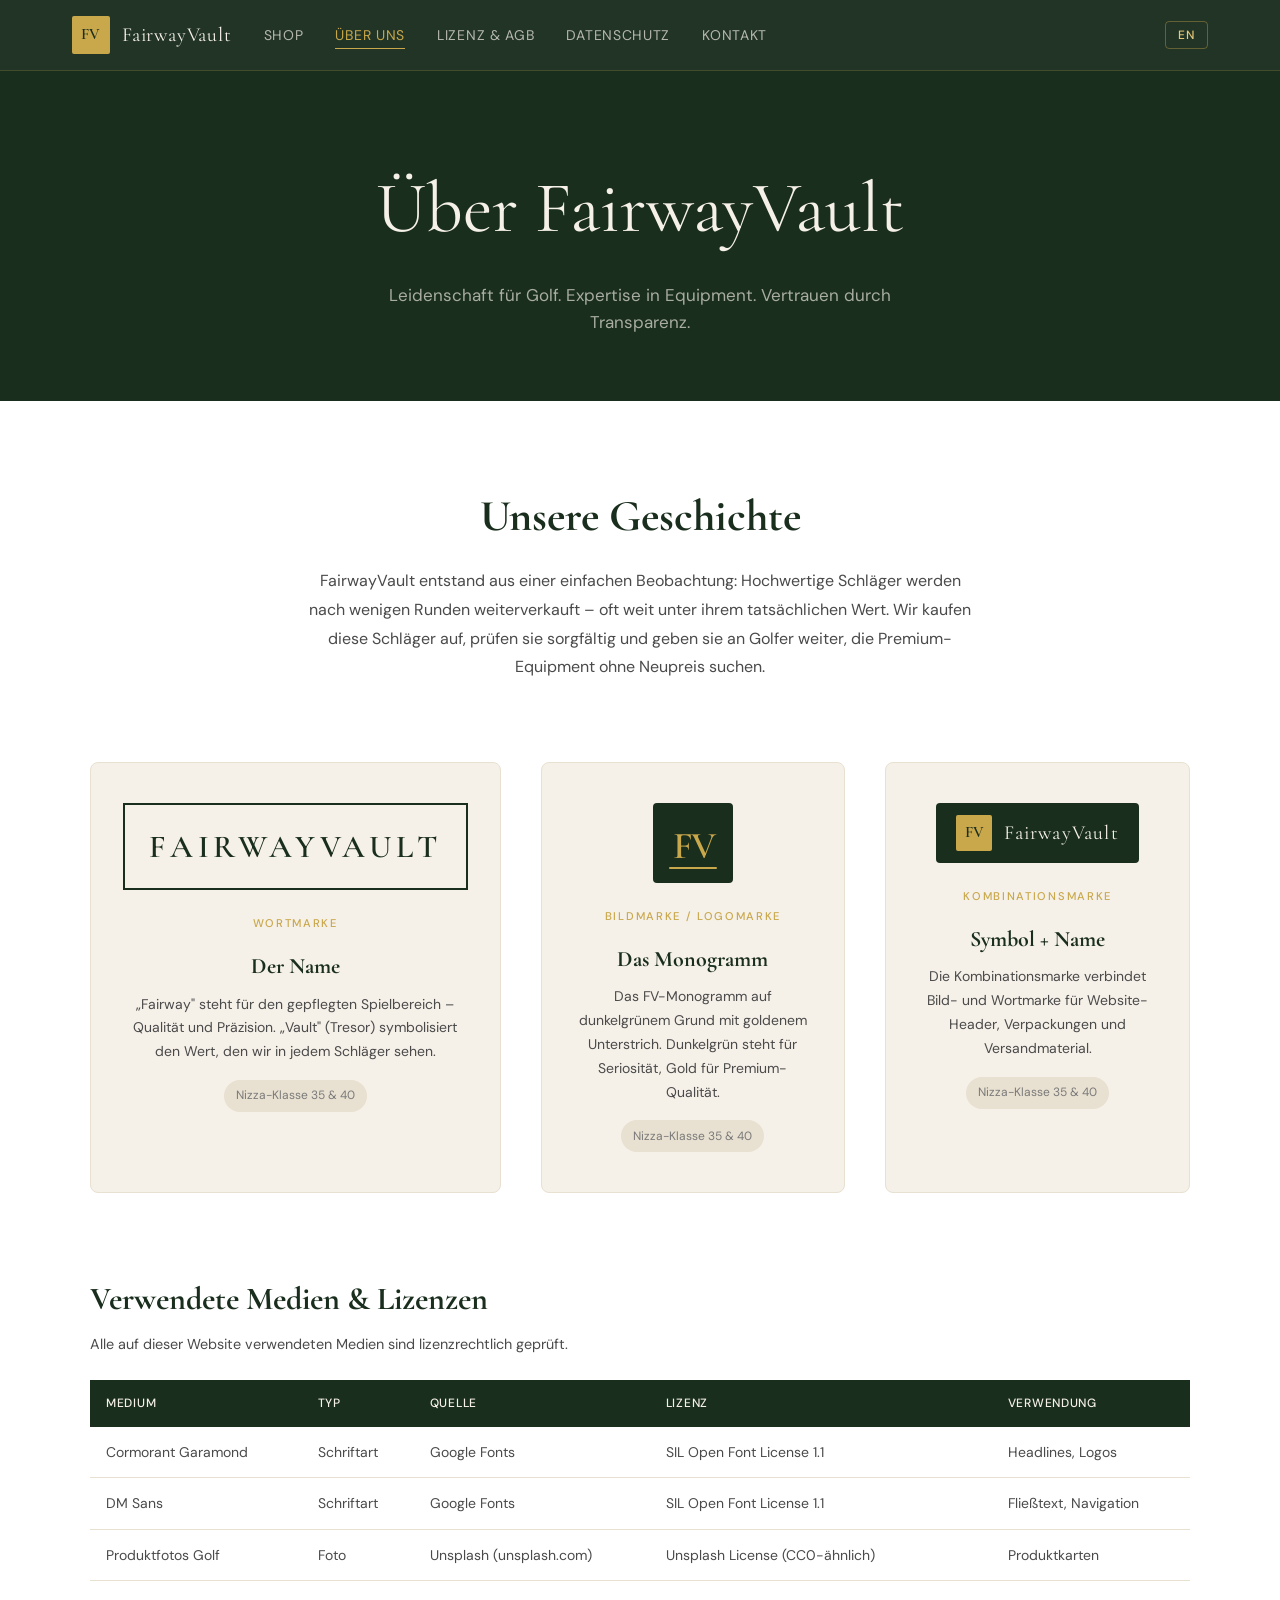
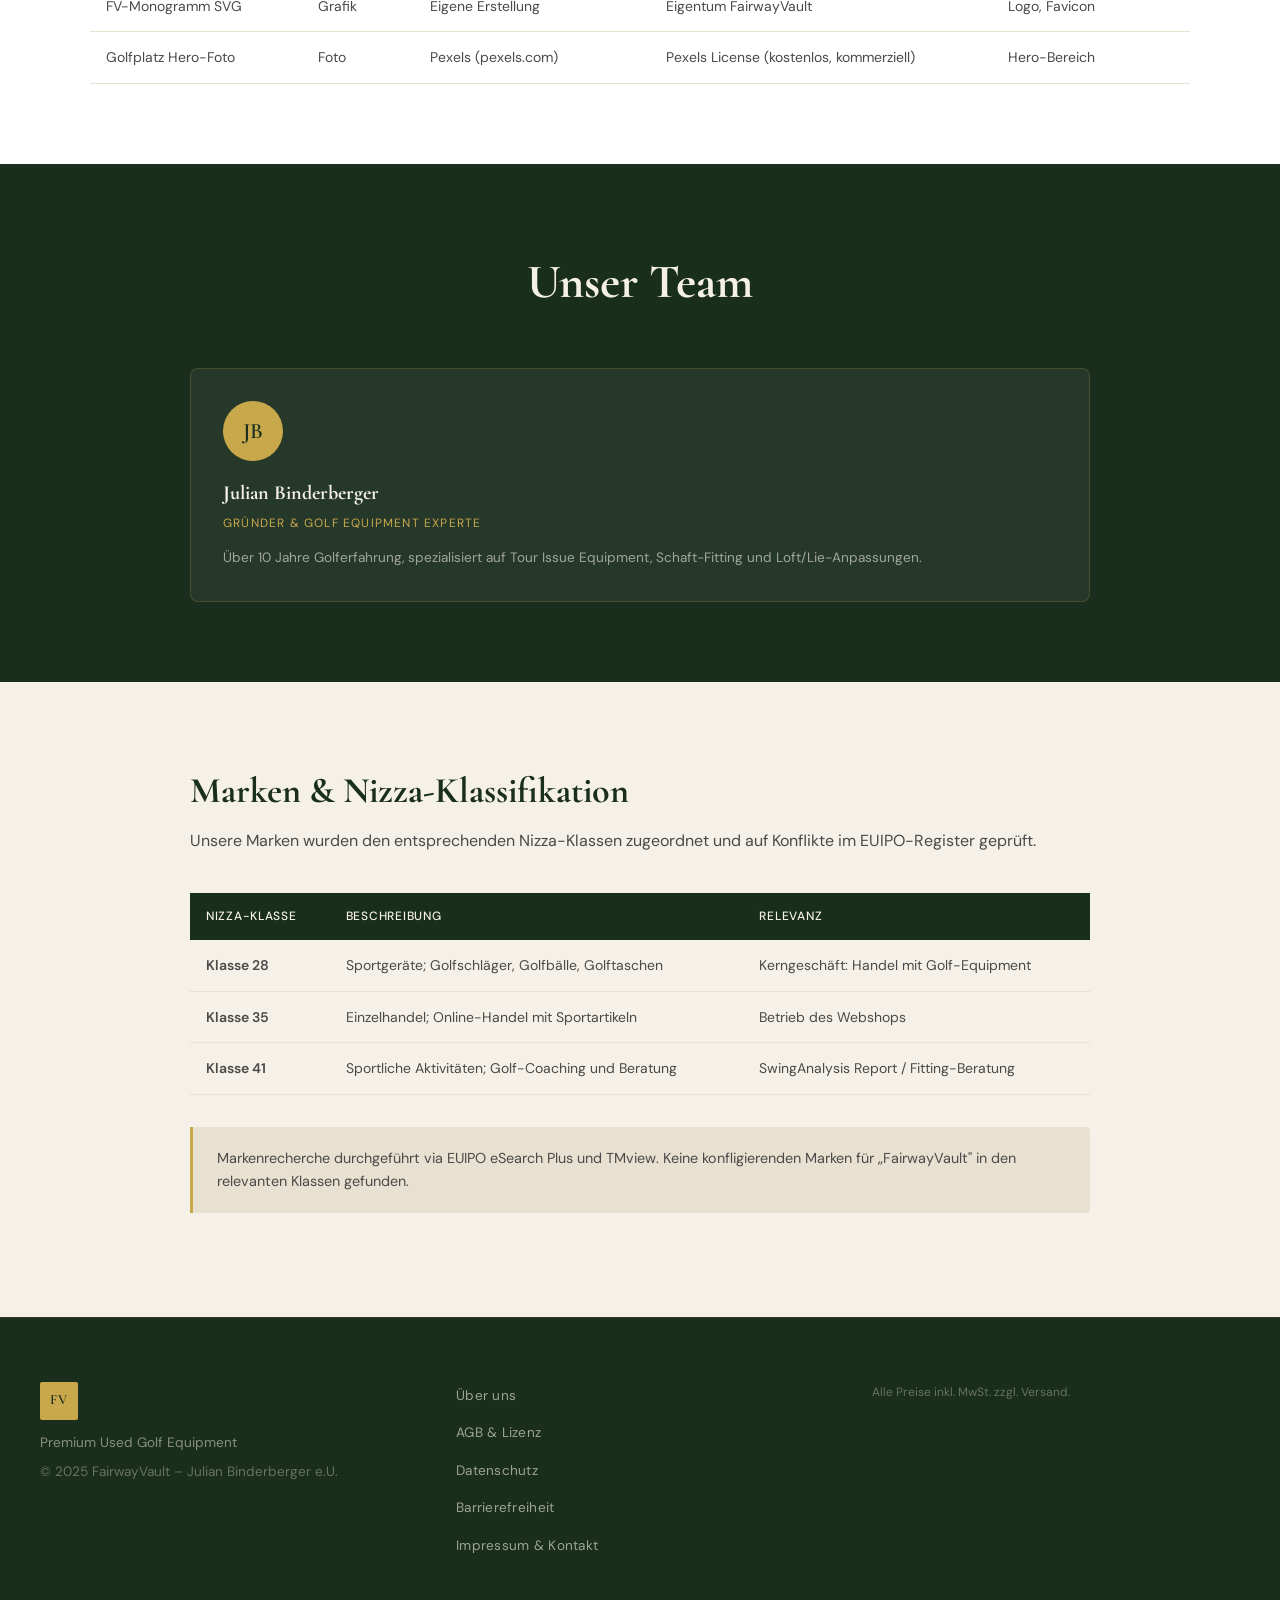
==== about.html @ eab6c00c "Update about.html" ====
<!DOCTYPE html>
<html lang="de">
<head>
  <meta charset="UTF-8" />
  <meta name="viewport" content="width=device-width, initial-scale=1.0" />
  <meta name="description" content="Über FairwayVault – unsere Marke, unsere Geschichte, unser Team." />
  <title>Über uns – FairwayVault</title>
  <link rel="preconnect" href="https://fonts.googleapis.com" />
  <link rel="preconnect" href="https://fonts.gstatic.com" crossorigin />
  <link href="https://fonts.googleapis.com/css2?family=Cormorant+Garamond:ital,wght@0,400;0,600;1,400&family=DM+Sans:wght@300;400;500&display=swap" rel="stylesheet" />
  <link rel="stylesheet" href="css/style.css" />
  <style>
    .brand-section { padding: 5rem 2rem; background: var(--white); }
    .brand-inner { max-width: 1100px; margin: 0 auto; }
    .brand-intro { max-width: 680px; margin: 0 auto 5rem; text-align: center; }
    .brand-intro h2 { font-family: var(--font-display); font-size: clamp(1.75rem,4vw,2.75rem); color: var(--green-deep); margin-bottom: 1rem; }
    .brand-intro p { color: var(--text-mid); line-height: 1.8; }

    /* Brand Marks */
    .brand-marks { display: grid; grid-template-columns: repeat(3,1fr); gap: 2.5rem; margin-bottom: 5rem; }
    .brand-card { background: var(--cream); border-radius: var(--radius-lg); padding: 2.5rem 2rem; text-align: center; border: 1px solid var(--cream-dark); }
    .brand-card .brand-mark-display { margin: 0 auto 1.5rem; }
    .brand-card h3 { font-family: var(--font-display); font-size: 1.375rem; color: var(--green-deep); margin-bottom: 0.5rem; }
    .brand-card .brand-type { font-size: 0.7rem; font-weight: 500; letter-spacing: 0.15em; text-transform: uppercase; color: var(--gold); margin-bottom: 1rem; }
    .brand-card p { font-size: 0.875rem; color: var(--text-mid); line-height: 1.7; }
    .brand-card .nizza { margin-top: 1rem; font-size: 0.75rem; color: var(--text-light); background: var(--cream-dark); padding: 0.4rem 0.75rem; border-radius: 20px; display: inline-block; }

    /* Wortmarke */
    .wortmarke-display {
      font-family: 'Cormorant Garamond', serif;
      font-size: 2rem;
      font-weight: 600;
      color: var(--green-deep);
      letter-spacing: 0.15em;
      text-transform: uppercase;
      padding: 1rem 1.5rem;
      border: 2px solid var(--green-deep);
      display: inline-block;
    }
    /* Bildmarke */
    .bildmarke-display svg { display: block; margin: 0 auto; }
    /* Wort-Bildmarke */
    .wortbildmarke-display {
      display: inline-flex;
      align-items: center;
      gap: 0.75rem;
      background: var(--green-deep);
      color: var(--cream);
      padding: 0.75rem 1.25rem;
      border-radius: var(--radius);
    }
    .wortbildmarke-display .fv-box {
      width: 36px; height: 36px;
      background: var(--gold);
      color: var(--green-deep);
      font-family: 'Cormorant Garamond', serif;
      font-weight: 600;
      font-size: 1rem;
      display: flex; align-items: center; justify-content: center;
      border-radius: 2px;
    }
    .wortbildmarke-display span:last-child {
      font-family: 'Cormorant Garamond', serif;
      font-size: 1.25rem;
      letter-spacing: 0.06em;
    }

    /* Team */
    .team-section { background: var(--green-deep); padding: 5rem 2rem; }
    .team-inner { max-width: 900px; margin: 0 auto; text-align: center; }
    .team-inner h2 { font-family: var(--font-display); font-size: clamp(2rem,4vw,3rem); color: var(--cream); margin-bottom: 3rem; }
    .team-grid { display: grid; grid-template-columns: repeat(auto-fit, minmax(280px,1fr)); gap: 2rem; }
    .team-card { background: rgba(255,255,255,0.05); border: 1px solid rgba(201,168,76,0.2); border-radius: var(--radius-lg); padding: 2rem; text-align: left; }
    .team-avatar { width: 60px; height: 60px; background: var(--gold); border-radius: 50%; display: flex; align-items: center; justify-content: center; font-family: var(--font-display); font-size: 1.375rem; font-weight: 600; color: var(--green-deep); margin-bottom: 1rem; }
    .team-card h3 { font-family: var(--font-display); font-size: 1.25rem; color: var(--cream); margin-bottom: 0.25rem; }
    .team-card .role { font-size: 0.75rem; letter-spacing: 0.1em; text-transform: uppercase; color: var(--gold); margin-bottom: 0.75rem; }
    .team-card p { font-size: 0.85rem; color: rgba(245,240,232,0.6); line-height: 1.7; }

    /* Nizza Table */
    .nizza-section { padding: 5rem 2rem; background: var(--cream); }
    .nizza-inner { max-width: 900px; margin: 0 auto; }
    .nizza-inner h2 { font-family: var(--font-display); font-size: 2.25rem; color: var(--green-deep); margin-bottom: 0.5rem; }
    .nizza-inner > p { color: var(--text-mid); margin-bottom: 2.5rem; }
    .nizza-table { width: 100%; border-collapse: collapse; font-size: 0.875rem; }
    .nizza-table th { background: var(--green-deep); color: var(--cream); padding: 0.875rem 1rem; text-align: left; font-weight: 500; letter-spacing: 0.06em; font-size: 0.75rem; text-transform: uppercase; }
    .nizza-table td { padding: 0.875rem 1rem; border-bottom: 1px solid var(--cream-dark); color: var(--text-mid); vertical-align: top; }
    .nizza-table tr:hover td { background: var(--white); }
    .nizza-class { font-weight: 600; color: var(--green-deep); white-space: nowrap; }

    @media (max-width: 768px) {
      .brand-marks { grid-template-columns: 1fr; }
    }
  </style>
</head>
<body>

  <a href="#main-content" class="skip-link" data-de="Zum Inhalt springen" data-en="Skip to content">Zum Inhalt springen</a>

  <header class="site-header" role="banner">
    <div class="header-inner">
      <a href="index.html" class="logo" aria-label="FairwayVault Startseite">
        <span class="logo-mark">FV</span>
        <span class="logo-text">FairwayVault</span>
      </a>
      <nav class="main-nav" role="navigation" aria-label="Hauptnavigation">
        <ul>
          <li><a href="index.html" class="nav-link" data-de="Shop" data-en="Shop">Shop</a></li>
          <li><a href="about.html" class="nav-link active" data-de="Über uns" data-en="About us">Über uns</a></li>
          <li><a href="license.html" class="nav-link" data-de="Lizenz & AGB" data-en="License & T&C">Lizenz & AGB</a></li>
          <li><a href="privacy.html" class="nav-link" data-de="Datenschutz" data-en="Privacy">Datenschutz</a></li>
          <li><a href="contact.html" class="nav-link" data-de="Kontakt" data-en="Contact">Kontakt</a></li>
        </ul>
      </nav>
      <div class="header-actions">
        <button class="lang-toggle" id="langToggle" aria-label="Sprache wechseln"><span id="langLabel">EN</span></button>
      </div>
    </div>
  </header>

  <main id="main-content">

    <div class="page-hero">
      <h1 data-de="Über FairwayVault" data-en="About FairwayVault">Über FairwayVault</h1>
      <p data-de="Leidenschaft für Golf. Expertise in Equipment. Vertrauen durch Transparenz." data-en="Passion for golf. Expertise in equipment. Trust through transparency.">
        Leidenschaft für Golf. Expertise in Equipment. Vertrauen durch Transparenz.
      </p>
    </div>

    <!-- STORY -->
    <section class="brand-section">
      <div class="brand-inner">
        <div class="brand-intro">
          <h2 data-de="Unsere Geschichte" data-en="Our Story">Unsere Geschichte</h2>
          <p data-de="FairwayVault entstand aus einer einfachen Beobachtung: Hochwertige Schläger werden nach wenigen Runden weiterverkauft – oft weit unter ihrem tatsächlichen Wert. Wir kaufen diese Schläger auf, prüfen sie sorgfältig und geben sie an Golfer weiter, die Premium-Equipment ohne Neupreis suchen." data-en="FairwayVault was born from a simple observation: premium clubs get resold after just a few rounds – often far below their true value. We source these clubs, inspect them carefully, and pass them on to golfers who want premium equipment without the new price.">
            FairwayVault entstand aus einer einfachen Beobachtung: Hochwertige Schläger werden nach wenigen Runden weiterverkauft – oft weit unter ihrem tatsächlichen Wert. Wir kaufen diese Schläger auf, prüfen sie sorgfältig und geben sie an Golfer weiter, die Premium-Equipment ohne Neupreis suchen.
          </p>
        </div>

        <!-- MARKEN (Aufgabe 3) -->
        <div class="brand-marks">

          <!-- Marke 1: Wortmarke -->
          <div class="brand-card">
            <div class="brand-mark-display">
              <div class="wortmarke-display">FairwayVault</div>
            </div>
            <p class="brand-type" data-de="Wortmarke" data-en="Word Mark">Wortmarke</p>
            <h3 data-de="Der Name" data-en="The Name">Der Name</h3>
            <p data-de='"Fairway" steht für den gepflegten Spielbereich – Qualität und Präzision. "Vault" (Tresor) symbolisiert die sichere Aufbewahrung und den Wert, den wir in jedem Schläger sehen.' data-en='"Fairway" represents the carefully maintained playing surface – quality and precision. "Vault" symbolises the secure storage and the value we see in every club.'>
              „Fairway" steht für den gepflegten Spielbereich – Qualität und Präzision. „Vault" (Tresor) symbolisiert den Wert, den wir in jedem Schläger sehen.
            </p>
            <span class="nizza" data-de="Nizza-Klasse 35 & 40" data-en="Nice Class 35 & 40">Nizza-Klasse 35 & 40</span>
          </div>

          <!-- Marke 2: Bildmarke -->
          <div class="brand-card">
            <div class="brand-mark-display bildmarke-display">
              <svg width="80" height="80" viewBox="0 0 80 80" fill="none" xmlns="http://www.w3.org/2000/svg" role="img" aria-label="FairwayVault Bildmarke – F und V als geometrisches Monogramm">
                <rect width="80" height="80" rx="4" fill="#1a2e1e"/>
                <!-- FV Monogram -->
                <text x="40" y="55" font-family="Cormorant Garamond, Georgia, serif" font-size="38" font-weight="600" fill="#c9a84c" text-anchor="middle" letter-spacing="-2">FV</text>
                <!-- Gold bottom line -->
                <rect x="16" y="64" width="48" height="2" fill="#c9a84c" rx="1"/>
              </svg>
            </div>
            <p class="brand-type" data-de="Bildmarke / Logomarke" data-en="Logo Mark">Bildmarke / Logomarke</p>
            <h3 data-de="Das Monogramm" data-en="The Monogram">Das Monogramm</h3>
            <p data-de="Das FV-Monogramm auf dunkelgrünem Grund mit goldenem Unterstrich. Dunkelgrün steht für den Golfrasen und Seriosität, Gold für Premium-Qualität. Einsetzbar als App-Icon, Favicon oder Stempel." data-en="The FV monogram on deep green background with gold underline. Dark green stands for the fairway and trustworthiness, gold for premium quality. Suitable as app icon, favicon, or stamp.">
              Das FV-Monogramm auf dunkelgrünem Grund mit goldenem Unterstrich. Dunkelgrün steht für Seriosität, Gold für Premium-Qualität.
            </p>
            <span class="nizza" data-de="Nizza-Klasse 35 & 40" data-en="Nice Class 35 & 40">Nizza-Klasse 35 & 40</span>
          </div>

          <!-- Marke 3: Kombinationsmarke (Wort + Bild, eigenständige dritte Form) -->
          <div class="brand-card">
            <div class="brand-mark-display">
              <div class="wortbildmarke-display" role="img" aria-label="FairwayVault Kombinationsmarke – goldenes FV-Symbol mit Schriftzug">
                <div class="fv-box">FV</div>
                <span>FairwayVault</span>
              </div>
            </div>
            <p class="brand-type" data-de="Kombinationsmarke" data-en="Combined Mark">Kombinationsmarke</p>
            <h3 data-de="Symbol + Name" data-en="Symbol + Name">Symbol + Name</h3>
            <p data-de="Die Kombinationsmarke verbindet Bildmarke und Wortmarke zu einem einheitlichen Erscheinungsbild für Website-Header, Verpackungen und Versandmaterial." data-en="The combined mark unites the logo and word mark into a cohesive identity for website headers, packaging, and shipping materials.">
              Die Kombinationsmarke verbindet Bild- und Wortmarke für Website-Header, Verpackungen und Versandmaterial.
            </p>
            <span class="nizza" data-de="Nizza-Klasse 35 & 40" data-en="Nice Class 35 & 40">Nizza-Klasse 35 & 40</span>
          </div>

        </div><!-- /.brand-marks -->

        <!-- MEDIA LICENSE TABLE (Aufgabe 2) -->
        <div style="margin-top:1rem;">
          <h2 style="font-family:var(--font-display);font-size:2rem;color:var(--green-deep);margin-bottom:0.5rem;" data-de="Verwendete Medien & Lizenzen" data-en="Media Used & Licences">Verwendete Medien & Lizenzen</h2>
          <p style="color:var(--text-mid);margin-bottom:1.5rem;font-size:0.9rem;" data-de="Alle auf dieser Website verwendeten Medien sind lizenzrechtlich geprüft." data-en="All media used on this website have been checked for licensing compliance.">Alle auf dieser Website verwendeten Medien sind lizenzrechtlich geprüft.</p>
          <div style="overflow-x:auto;">
            <table class="nizza-table" aria-label="Medien und Lizenzen">
              <thead>
                <tr>
                  <th data-de="Medium" data-en="Media">Medium</th>
                  <th data-de="Typ" data-en="Type">Typ</th>
                  <th data-de="Quelle" data-en="Source">Quelle</th>
                  <th data-de="Lizenz" data-en="Licence">Lizenz</th>
                  <th data-de="Verwendung" data-en="Usage">Verwendung</th>
                </tr>
              </thead>
              <tbody>
                <tr><td>Cormorant Garamond</td><td>Schriftart</td><td>Google Fonts</td><td>SIL Open Font License 1.1</td><td>Headlines, Logos</td></tr>
                <tr><td>DM Sans</td><td>Schriftart</td><td>Google Fonts</td><td>SIL Open Font License 1.1</td><td>Fließtext, Navigation</td></tr>
                <tr><td>Produktfotos Golf</td><td>Foto</td><td>Unsplash (unsplash.com)</td><td>Unsplash License (CC0-ähnlich)</td><td>Produktkarten</td></tr>
                <tr><td>FV-Monogramm SVG</td><td>Grafik</td><td>Eigene Erstellung</td><td>Eigentum FairwayVault</td><td>Logo, Favicon</td></tr>
                <tr><td>Golfplatz Hero-Foto</td><td>Foto</td><td>Pexels (pexels.com)</td><td>Pexels License (kostenlos, kommerziell)</td><td>Hero-Bereich</td></tr>
              </tbody>
            </table>
          </div>
        </div>

      </div>
    </section>

    <!-- TEAM -->
    <section class="team-section" aria-labelledby="team-heading">
      <div class="team-inner">
        <h2 id="team-heading" data-de="Unser Team" data-en="Our Team">Unser Team</h2>
        <div class="team-grid">
          <div class="team-card">
            <div class="team-avatar" aria-hidden="true">JB</div>
            <h3>Julian Binderberger</h3>
            <p class="role" data-de="Gründer & Golf Equipment Experte" data-en="Founder & Golf Equipment Expert">Gründer & Golf Equipment Experte</p>
            <p data-de="Über 10 Jahre Golferfahrung, spezialisiert auf Tour Issue Equipment, Schaft-Fitting und Loft/Lie-Anpassungen. Betreibt das Unternehmen als österreichisches Einzelunternehmen." data-en="Over 10 years of golf experience, specialising in tour issue equipment, shaft fitting, and loft/lie adjustments. Operates the business as an Austrian sole trader.">
              Über 10 Jahre Golferfahrung, spezialisiert auf Tour Issue Equipment, Schaft-Fitting und Loft/Lie-Anpassungen.
            </p>
          </div>
        </div>
      </div>
    </section>

    <!-- NIZZA KLASSEN -->
    <section class="nizza-section" aria-labelledby="nizza-heading">
      <div class="nizza-inner">
        <h2 id="nizza-heading" data-de="Marken & Nizza-Klassifikation" data-en="Trade Marks & Nice Classification">Marken & Nizza-Klassifikation</h2>
        <p data-de="Unsere Marken wurden den entsprechenden Nizza-Klassen zugeordnet und auf Konflikte mit bestehenden Marken im EUIPO-Register geprüft." data-en="Our trade marks have been assigned to the relevant Nice classes and checked for conflicts with existing marks in the EUIPO register.">
          Unsere Marken wurden den entsprechenden Nizza-Klassen zugeordnet und auf Konflikte im EUIPO-Register geprüft.
        </p>
        <table class="nizza-table" aria-label="Nizza-Klassifikation unserer Marken">
          <thead>
            <tr>
              <th data-de="Nizza-Klasse" data-en="Nice Class">Nizza-Klasse</th>
              <th data-de="Beschreibung" data-en="Description">Beschreibung</th>
              <th data-de="Relevanz" data-en="Relevance">Relevanz</th>
            </tr>
          </thead>
          <tbody>
            <tr>
              <td class="nizza-class">Klasse 28</td>
              <td data-de="Sportgeräte und -artikel; Golfschläger, Golfbälle, Golftaschen" data-en="Sports equipment and articles; golf clubs, golf balls, golf bags">Sportgeräte; Golfschläger, Golfbälle, Golftaschen</td>
              <td data-de="Kerngeschäft: Handel mit gebrauchtem Golf-Equipment" data-en="Core business: trade in used golf equipment">Kerngeschäft: Handel mit Golf-Equipment</td>
            </tr>
            <tr>
              <td class="nizza-class">Klasse 35</td>
              <td data-de="Einzelhandelsdienstleistungen; Online-Handel mit Sportartikeln" data-en="Retail services; online retail of sports goods">Einzelhandel; Online-Handel mit Sportartikeln</td>
              <td data-de="Betrieb des Webshops und Online-Marktplatzes" data-en="Operation of webshop and online marketplace">Betrieb des Webshops</td>
            </tr>
            <tr>
              <td class="nizza-class">Klasse 41</td>
              <td data-de="Sportliche Aktivitäten; Coaching und Beratung im Golfsport" data-en="Sporting activities; coaching and consultancy in golf">Sportliche Aktivitäten; Golf-Coaching und Beratung</td>
              <td data-de="SwingAnalysis Report / Fitting-Beratung" data-en="SwingAnalysis Report / fitting consultancy">SwingAnalysis Report / Fitting-Beratung</td>
            </tr>
          </tbody>
        </table>
        <div class="info-box" style="margin-top:2rem;">
          <p data-de="Markenrecherche durchgeführt via EUIPO eSearch Plus und TMview. Zum Zeitpunkt der Erstellung wurden keine konfligierenden Marken für den Namen „FairwayVault" in den relevanten Klassen gefunden." data-en="Trade mark research conducted via EUIPO eSearch Plus and TMview. At the time of creation, no conflicting marks were found for the name 'FairwayVault' in the relevant classes.">
            Markenrecherche durchgeführt via EUIPO eSearch Plus und TMview. Keine konfligierenden Marken für „FairwayVault" in den relevanten Klassen gefunden.
          </p>
        </div>
      </div>
    </section>

  </main>

  <footer class="site-footer" role="contentinfo">
    <div class="footer-inner">
      <div class="footer-brand">
        <span class="logo-mark">FV</span>
        <p>Premium Used Golf Equipment</p>
        <p class="footer-copy">© 2025 FairwayVault – Julian Binderberger e.U.</p>
      </div>
      <nav class="footer-nav" aria-label="Footer-Navigation">
        <ul>
          <li><a href="about.html" data-de="Über uns" data-en="About us">Über uns</a></li>
          <li><a href="license.html" data-de="AGB & Lizenz" data-en="T&C & License">AGB & Lizenz</a></li>
          <li><a href="privacy.html" data-de="Datenschutz" data-en="Privacy">Datenschutz</a></li>
          <li><a href="accessibility.html" data-de="Barrierefreiheit" data-en="Accessibility">Barrierefreiheit</a></li>
          <li><a href="contact.html" data-de="Impressum & Kontakt" data-en="Imprint & Contact">Impressum & Kontakt</a></li>
        </ul>
      </nav>
      <div class="footer-legal">
        <p data-de="Alle Preise inkl. MwSt. zzgl. Versand." data-en="All prices incl. VAT plus shipping.">Alle Preise inkl. MwSt. zzgl. Versand.</p>
      </div>
    </div>
  </footer>

  <script src="js/main.js"></script>
</body>
</html>
---- css/style.css ----
/* ============================================================
   FairwayVault – style.css
   Aesthetic: Luxury refined / dark green + cream + gold
   ============================================================ */

/* ---- TOKENS ---- */
:root {
  --green-deep:   #1a2e1e;
  --green-mid:    #2d4a32;
  --green-light:  #4a7c54;
  --cream:        #f5f0e8;
  --cream-dark:   #e8e0d0;
  --gold:         #c9a84c;
  --gold-light:   #e8c97a;
  --white:        #ffffff;
  --text-dark:    #1a1a1a;
  --text-mid:     #4a4a4a;
  --text-light:   #7a7a7a;

  --font-display: 'Cormorant Garamond', Georgia, serif;
  --font-body:    'DM Sans', system-ui, sans-serif;

  --radius:       4px;
  --radius-lg:    8px;
  --transition:   0.25s ease;
  --shadow:       0 4px 24px rgba(26,46,30,0.12);
  --shadow-hover: 0 8px 40px rgba(26,46,30,0.2);
}

/* ---- RESET ---- */
*, *::before, *::after { box-sizing: border-box; margin: 0; padding: 0; }
html { scroll-behavior: smooth; font-size: 16px; }
body {
  font-family: var(--font-body);
  background: var(--cream);
  color: var(--text-dark);
  line-height: 1.6;
  -webkit-font-smoothing: antialiased;
}
img { max-width: 100%; height: auto; display: block; }
a { color: inherit; text-decoration: none; }
ul { list-style: none; }

/* ---- ACCESSIBILITY ---- */
.skip-link {
  position: absolute;
  top: -100px;
  left: 1rem;
  background: var(--green-deep);
  color: var(--cream);
  padding: 0.5rem 1rem;
  border-radius: var(--radius);
  font-size: 0.875rem;
  z-index: 1000;
  transition: top var(--transition);
}
.skip-link:focus { top: 1rem; }

*:focus-visible {
  outline: 3px solid var(--gold);
  outline-offset: 3px;
  border-radius: 2px;
}

/* ---- HEADER ---- */
.site-header {
  position: sticky;
  top: 0;
  z-index: 100;
  background: rgba(26, 46, 30, 0.97);
  backdrop-filter: blur(10px);
  border-bottom: 1px solid rgba(201,168,76,0.2);
}
.header-inner {
  max-width: 1200px;
  margin: 0 auto;
  padding: 0 2rem;
  height: 70px;
  display: flex;
  align-items: center;
  gap: 2rem;
}
.logo {
  display: flex;
  align-items: center;
  gap: 0.75rem;
  flex-shrink: 0;
  color: var(--cream);
}
.logo-mark {
  width: 38px;
  height: 38px;
  background: var(--gold);
  color: var(--green-deep);
  font-family: var(--font-display);
  font-weight: 600;
  font-size: 1rem;
  display: flex;
  align-items: center;
  justify-content: center;
  letter-spacing: 0.05em;
  border-radius: 2px;
}
.logo-text {
  font-family: var(--font-display);
  font-size: 1.25rem;
  letter-spacing: 0.04em;
  color: var(--cream);
}
.main-nav { flex: 1; }
.main-nav ul {
  display: flex;
  gap: 2rem;
  align-items: center;
}
.nav-link {
  font-size: 0.875rem;
  font-weight: 400;
  letter-spacing: 0.05em;
  color: rgba(245,240,232,0.7);
  transition: color var(--transition);
  text-transform: uppercase;
  padding: 0.25rem 0;
  border-bottom: 1px solid transparent;
}
.nav-link:hover, .nav-link.active {
  color: var(--gold);
  border-bottom-color: var(--gold);
}
.header-actions { flex-shrink: 0; }
.lang-toggle {
  background: transparent;
  border: 1px solid rgba(201,168,76,0.4);
  color: var(--gold-light);
  padding: 0.3rem 0.75rem;
  border-radius: var(--radius);
  font-family: var(--font-body);
  font-size: 0.75rem;
  font-weight: 500;
  letter-spacing: 0.1em;
  cursor: pointer;
  transition: all var(--transition);
}
.lang-toggle:hover {
  background: var(--gold);
  color: var(--green-deep);
  border-color: var(--gold);
}

/* ---- HERO ---- */
.hero {
  position: relative;
  min-height: 92vh;
  display: flex;
  align-items: center;
  background: var(--green-deep);
  overflow: hidden;
  padding: 4rem 2rem;
}
.hero-bg {
  position: absolute;
  inset: 0;
  pointer-events: none;
}
.hero-grid {
  position: absolute;
  inset: 0;
  background-image:
    linear-gradient(rgba(201,168,76,0.06) 1px, transparent 1px),
    linear-gradient(90deg, rgba(201,168,76,0.06) 1px, transparent 1px);
  background-size: 60px 60px;
  mask-image: radial-gradient(ellipse 80% 80% at 50% 50%, black 40%, transparent 100%);
}
.hero-content {
  max-width: 1200px;
  margin: 0 auto;
  width: 100%;
  position: relative;
  z-index: 1;
}
.hero-eyebrow {
  font-size: 0.75rem;
  font-weight: 500;
  letter-spacing: 0.2em;
  text-transform: uppercase;
  color: var(--gold);
  margin-bottom: 1.5rem;
}
.hero h1 {
  font-family: var(--font-display);
  font-size: clamp(3.5rem, 8vw, 7rem);
  font-weight: 400;
  line-height: 1.05;
  color: var(--cream);
  margin-bottom: 1.5rem;
}
.hero h1 em {
  font-style: italic;
  color: var(--gold);
}
.hero-sub {
  font-size: 1.125rem;
  color: rgba(245,240,232,0.7);
  max-width: 480px;
  margin-bottom: 2.5rem;
  line-height: 1.7;
}
.hero-cta {
  display: flex;
  gap: 1rem;
  flex-wrap: wrap;
}
.hero-badge {
  position: absolute;
  right: 10%;
  top: 50%;
  transform: translateY(-50%);
  color: rgba(201,168,76,0.5);
  animation: spin 20s linear infinite;
}
@keyframes spin { to { transform: translateY(-50%) rotate(360deg); } }
.badge-ring { position: relative; }
.badge-center {
  position: absolute;
  inset: 0;
  display: flex;
  align-items: center;
  justify-content: center;
  font-family: var(--font-display);
  font-size: 2.5rem;
  font-weight: 600;
  color: var(--gold);
  animation: spin-reverse 20s linear infinite;
}
@keyframes spin-reverse { to { transform: rotate(-360deg); } }

/* ---- BUTTONS ---- */
.btn {
  display: inline-flex;
  align-items: center;
  padding: 0.875rem 2rem;
  border-radius: var(--radius);
  font-family: var(--font-body);
  font-size: 0.875rem;
  font-weight: 500;
  letter-spacing: 0.06em;
  text-transform: uppercase;
  transition: all var(--transition);
  cursor: pointer;
  border: none;
}
.btn-primary {
  background: var(--gold);
  color: var(--green-deep);
}
.btn-primary:hover {
  background: var(--gold-light);
  box-shadow: 0 4px 16px rgba(201,168,76,0.4);
  transform: translateY(-1px);
}
.btn-ghost {
  background: transparent;
  color: var(--cream);
  border: 1px solid rgba(245,240,232,0.3);
}
.btn-ghost:hover {
  border-color: var(--gold);
  color: var(--gold);
}

/* ---- USP STRIP ---- */
.usp-strip {
  background: var(--green-mid);
  padding: 1.25rem 2rem;
  border-bottom: 1px solid rgba(201,168,76,0.15);
}
.usp-inner {
  max-width: 1200px;
  margin: 0 auto;
  display: flex;
  justify-content: center;
  gap: 3rem;
  flex-wrap: wrap;
}
.usp-item {
  display: flex;
  align-items: center;
  gap: 0.5rem;
  font-size: 0.8rem;
  font-weight: 500;
  letter-spacing: 0.08em;
  text-transform: uppercase;
  color: rgba(245,240,232,0.85);
}
.usp-icon {
  color: var(--gold);
  font-style: normal;
  font-weight: 700;
}

/* ---- PRODUCTS ---- */
.products-section {
  max-width: 1200px;
  margin: 0 auto;
  padding: 6rem 2rem;
}
.section-header {
  text-align: center;
  margin-bottom: 3.5rem;
}
.section-header h2 {
  font-family: var(--font-display);
  font-size: clamp(2rem, 4vw, 3rem);
  font-weight: 400;
  color: var(--green-deep);
  margin-bottom: 0.75rem;
}
.section-header p {
  color: var(--text-mid);
  font-size: 1rem;
}
.products-grid {
  display: grid;
  grid-template-columns: repeat(auto-fill, minmax(320px, 1fr));
  gap: 2rem;
}
.product-card {
  background: var(--white);
  border-radius: var(--radius-lg);
  overflow: hidden;
  box-shadow: var(--shadow);
  transition: all var(--transition);
  border: 1px solid rgba(26,46,30,0.06);
}
.product-card:hover {
  transform: translateY(-4px);
  box-shadow: var(--shadow-hover);
}
.card-link { display: block; }
.card-image {
  position: relative;
  height: 220px;
  background: var(--cream-dark);
  overflow: hidden;
}
.card-image img {
  width: 100%;
  height: 100%;
  object-fit: cover;
  transition: transform 0.4s ease;
}
.product-card:hover .card-image img { transform: scale(1.04); }
.card-image--digital {
  background: linear-gradient(135deg, var(--green-deep) 0%, var(--green-mid) 100%);
  display: flex;
  align-items: center;
  justify-content: center;
}
.digital-icon { font-size: 3rem; }
.img-fallback {
  background: linear-gradient(135deg, var(--cream-dark), var(--cream));
  display: flex;
  align-items: center;
  justify-content: center;
}
.img-fallback::after {
  content: '⛳';
  font-size: 3rem;
  opacity: 0.4;
}

.grade-badge {
  position: absolute;
  top: 0.75rem;
  right: 0.75rem;
  width: 32px;
  height: 32px;
  border-radius: 50%;
  display: flex;
  align-items: center;
  justify-content: center;
  font-size: 0.75rem;
  font-weight: 700;
  font-family: var(--font-body);
  letter-spacing: 0;
}
.grade-a { background: var(--green-light); color: var(--white); }
.grade-b { background: var(--gold); color: var(--green-deep); }
.grade-c { background: var(--text-mid); color: var(--white); }
.grade-digital { background: var(--gold); color: var(--green-deep); font-size: 0.6rem; letter-spacing: 0.05em; }

.card-body { padding: 1.5rem; }
.card-brand {
  font-size: 0.7rem;
  font-weight: 500;
  letter-spacing: 0.12em;
  text-transform: uppercase;
  color: var(--green-light);
  margin-bottom: 0.25rem;
}
.card-title {
  font-family: var(--font-display);
  font-size: 1.375rem;
  font-weight: 600;
  color: var(--green-deep);
  margin-bottom: 0.375rem;
}
.card-spec {
  font-size: 0.8rem;
  color: var(--text-light);
  margin-bottom: 1rem;
}
.card-footer {
  display: flex;
  justify-content: space-between;
  align-items: center;
  padding-top: 1rem;
  border-top: 1px solid var(--cream-dark);
}
.card-price {
  font-family: var(--font-display);
  font-size: 1.375rem;
  font-weight: 600;
  color: var(--green-deep);
}
.card-cta {
  font-size: 0.75rem;
  font-weight: 500;
  letter-spacing: 0.08em;
  text-transform: uppercase;
  color: var(--green-light);
  transition: color var(--transition);
}
.product-card:hover .card-cta { color: var(--gold); }

/* ---- GRADING ---- */
.grading-section {
  background: var(--green-deep);
  padding: 6rem 2rem;
}
.grading-inner {
  max-width: 1200px;
  margin: 0 auto;
  display: grid;
  grid-template-columns: 1fr 2fr;
  gap: 4rem;
  align-items: center;
}
.grading-text h2 {
  font-family: var(--font-display);
  font-size: clamp(2rem, 4vw, 2.75rem);
  font-weight: 400;
  color: var(--cream);
  margin-bottom: 1rem;
}
.grading-text p { color: rgba(245,240,232,0.7); line-height: 1.7; }
.grading-cards {
  display: grid;
  grid-template-columns: repeat(3, 1fr);
  gap: 1.5rem;
}
.grade-card {
  background: rgba(255,255,255,0.05);
  border: 1px solid rgba(201,168,76,0.2);
  border-radius: var(--radius-lg);
  padding: 1.5rem;
}
.grade-card .grade-badge {
  position: static;
  margin-bottom: 1rem;
  width: 36px;
  height: 36px;
  font-size: 0.875rem;
}
.grade-card h3 {
  font-family: var(--font-display);
  font-size: 1.125rem;
  color: var(--cream);
  margin-bottom: 0.5rem;
}
.grade-card p { font-size: 0.85rem; color: rgba(245,240,232,0.6); line-height: 1.6; }

/* ---- ANKAUF ---- */
.ankauf-section {
  background: var(--gold);
  padding: 5rem 2rem;
  text-align: center;
}
.ankauf-inner { max-width: 600px; margin: 0 auto; }
.ankauf-section h2 {
  font-family: var(--font-display);
  font-size: clamp(2rem, 5vw, 3rem);
  font-weight: 400;
  color: var(--green-deep);
  margin-bottom: 1rem;
}
.ankauf-section p {
  color: rgba(26,46,30,0.75);
  margin-bottom: 2rem;
  font-size: 1.0625rem;
}
.ankauf-section .btn-primary {
  background: var(--green-deep);
  color: var(--cream);
}
.ankauf-section .btn-primary:hover {
  background: var(--green-mid);
}

/* ---- FOOTER ---- */
.site-footer {
  background: var(--green-deep);
  border-top: 1px solid rgba(201,168,76,0.15);
  padding: 4rem 2rem 2rem;
}
.footer-inner {
  max-width: 1200px;
  margin: 0 auto;
  display: grid;
  grid-template-columns: 1fr 1fr 1fr;
  gap: 3rem;
  padding-bottom: 3rem;
  border-bottom: 1px solid rgba(201,168,76,0.1);
}
.footer-brand .logo-mark {
  margin-bottom: 0.75rem;
  font-size: 0.875rem;
}
.footer-brand p {
  font-size: 0.85rem;
  color: rgba(245,240,232,0.5);
  margin-bottom: 0.25rem;
}
.footer-copy {
  font-size: 0.75rem;
  color: rgba(245,240,232,0.35) !important;
  margin-top: 0.5rem !important;
}
.footer-nav ul {
  display: flex;
  flex-direction: column;
  gap: 0.75rem;
}
.footer-nav a {
  font-size: 0.85rem;
  color: rgba(245,240,232,0.6);
  transition: color var(--transition);
  letter-spacing: 0.02em;
}
.footer-nav a:hover { color: var(--gold); }
.footer-legal p {
  font-size: 0.75rem;
  color: rgba(245,240,232,0.35);
  line-height: 1.7;
}

/* ---- RESPONSIVE ---- */
@media (max-width: 900px) {
  .main-nav { display: none; }
  .grading-inner { grid-template-columns: 1fr; }
  .footer-inner { grid-template-columns: 1fr; gap: 2rem; }
  .hero-badge { display: none; }
}
@media (max-width: 600px) {
  .hero h1 { font-size: 3rem; }
  .products-grid { grid-template-columns: 1fr; }
  .grading-cards { grid-template-columns: 1fr; }
  .usp-inner { gap: 1.5rem; }
  .hero-cta { flex-direction: column; align-items: flex-start; }
}

/* ---- PAGE UTILITY (für alle Seiten) ---- */
.page-hero {
  background: var(--green-deep);
  padding: 5rem 2rem 4rem;
  text-align: center;
}
.page-hero h1 {
  font-family: var(--font-display);
  font-size: clamp(2.5rem, 6vw, 4.5rem);
  font-weight: 400;
  color: var(--cream);
  margin-bottom: 1rem;
}
.page-hero p {
  font-size: 1.0625rem;
  color: rgba(245,240,232,0.65);
  max-width: 560px;
  margin: 0 auto;
}
.page-content {
  max-width: 800px;
  margin: 0 auto;
  padding: 5rem 2rem;
}
.page-content h2 {
  font-family: var(--font-display);
  font-size: 1.875rem;
  color: var(--green-deep);
  margin: 2.5rem 0 1rem;
  border-bottom: 1px solid var(--cream-dark);
  padding-bottom: 0.5rem;
}
.page-content h3 {
  font-family: var(--font-display);
  font-size: 1.375rem;
  color: var(--green-mid);
  margin: 1.5rem 0 0.5rem;
}
.page-content p { color: var(--text-mid); line-height: 1.8; margin-bottom: 1rem; }
.page-content ul { color: var(--text-mid); padding-left: 1.5rem; margin-bottom: 1rem; }
.page-content ul li { margin-bottom: 0.5rem; line-height: 1.7; list-style: disc; }
.page-content a { color: var(--green-light); text-decoration: underline; }
.page-content a:hover { color: var(--gold); }
.info-box {
  background: var(--cream-dark);
  border-left: 3px solid var(--gold);
  padding: 1.25rem 1.5rem;
  border-radius: 0 var(--radius) var(--radius) 0;
  margin: 1.5rem 0;
}
.info-box p { margin: 0; font-size: 0.9rem; color: var(--text-mid); }
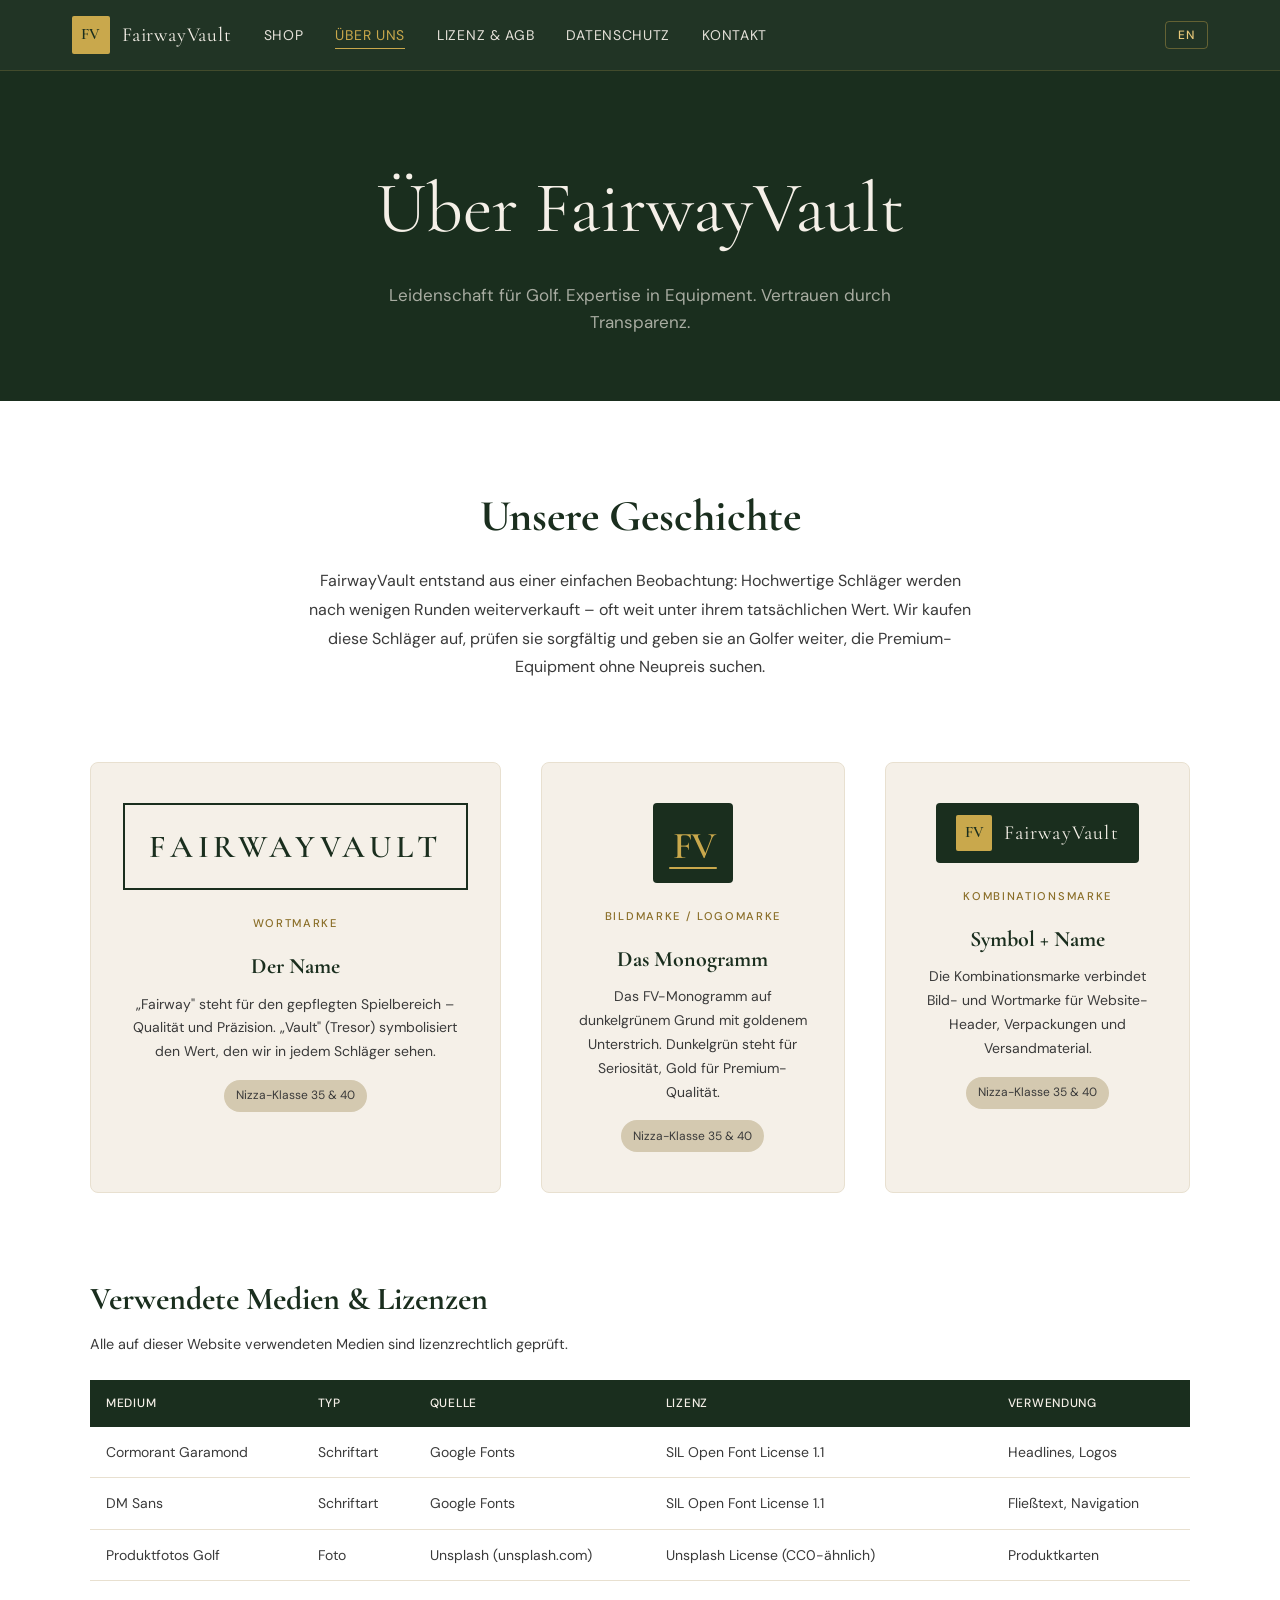
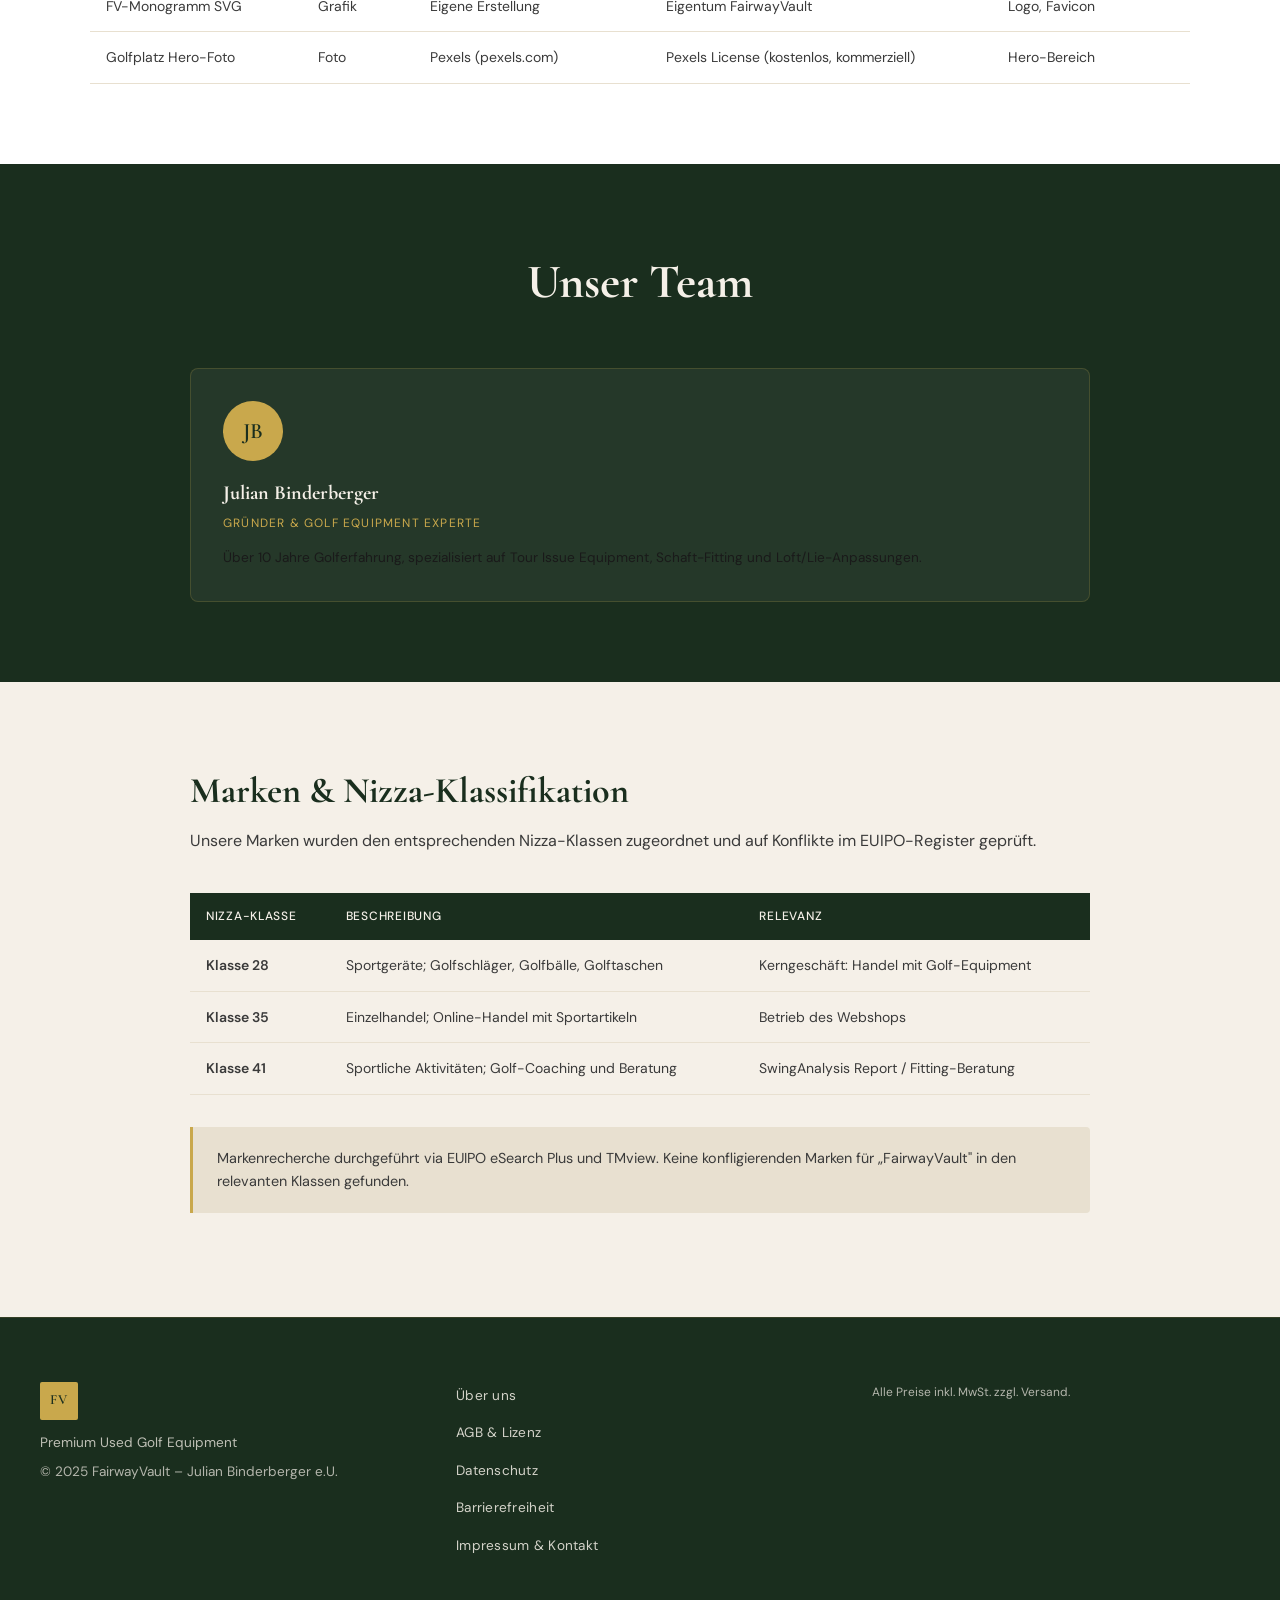
==== commit a6aafa46: "Update about.html Contrast fix" ====
--- a/about.html
+++ b/about.html
@@ -21,9 +21,9 @@
     .brand-card { background: var(--cream); border-radius: var(--radius-lg); padding: 2.5rem 2rem; text-align: center; border: 1px solid var(--cream-dark); }
     .brand-card .brand-mark-display { margin: 0 auto 1.5rem; }
     .brand-card h3 { font-family: var(--font-display); font-size: 1.375rem; color: var(--green-deep); margin-bottom: 0.5rem; }
-    .brand-card .brand-type { font-size: 0.7rem; font-weight: 500; letter-spacing: 0.15em; text-transform: uppercase; color: var(--gold); margin-bottom: 1rem; }
+    .brand-card .brand-type { font-size: 0.7rem; font-weight: 500; letter-spacing: 0.15em; text-transform: uppercase; color: #8a6e28; margin-bottom: 1rem; }
     .brand-card p { font-size: 0.875rem; color: var(--text-mid); line-height: 1.7; }
-    .brand-card .nizza { margin-top: 1rem; font-size: 0.75rem; color: var(--text-light); background: var(--cream-dark); padding: 0.4rem 0.75rem; border-radius: 20px; display: inline-block; }
+    .brand-card .nizza { margin-top: 1rem; font-size: 0.75rem;color: #3a3a3a; background: #d4c9b0; var(--cream-dark); padding: 0.4rem 0.75rem; border-radius: 20px; display: inline-block; }
 
     /* Wortmarke */
     .wortmarke-display {
@@ -74,7 +74,7 @@
     .team-avatar { width: 60px; height: 60px; background: var(--gold); border-radius: 50%; display: flex; align-items: center; justify-content: center; font-family: var(--font-display); font-size: 1.375rem; font-weight: 600; color: var(--green-deep); margin-bottom: 1rem; }
     .team-card h3 { font-family: var(--font-display); font-size: 1.25rem; color: var(--cream); margin-bottom: 0.25rem; }
     .team-card .role { font-size: 0.75rem; letter-spacing: 0.1em; text-transform: uppercase; color: var(--gold); margin-bottom: 0.75rem; }
-    .team-card p { font-size: 0.85rem; color: rgba(245,240,232,0.6); line-height: 1.7; }
+    .team-card p { font-size: 0.85rem; color: color: rgba(245,240,232,0.88); line-height: 1.7; }
 
     /* Nizza Table */
     .nizza-section { padding: 5rem 2rem; background: var(--cream); }
--- a/css/style.css
+++ b/css/style.css
@@ -1,4 +1,3 @@
-
 /* ============================================================
    FairwayVault – style.css
    Aesthetic: Luxury refined / dark green + cream + gold
@@ -8,15 +7,15 @@
 :root {
   --green-deep:   #1a2e1e;
   --green-mid:    #2d4a32;
-  --green-light:  #4a7c54;
+  --green-light:  #3d6b47;
   --cream:        #f5f0e8;
   --cream-dark:   #e8e0d0;
   --gold:         #c9a84c;
   --gold-light:   #e8c97a;
   --white:        #ffffff;
   --text-dark:    #1a1a1a;
-  --text-mid:     #4a4a4a;
-  --text-light:   #7a7a7a;
+  --text-mid:     #3a3a3a;
+  --text-light:   #595959;
 
   --font-display: 'Cormorant Garamond', Georgia, serif;
   --font-body:    'DM Sans', system-ui, sans-serif;
@@ -118,7 +117,7 @@
   font-size: 0.875rem;
   font-weight: 400;
   letter-spacing: 0.05em;
-  color: rgba(245,240,232,0.7);
+  color: rgba(245,240,232,0.92);
   transition: color var(--transition);
   text-transform: uppercase;
   padding: 0.25rem 0;
@@ -201,7 +200,7 @@
 }
 .hero-sub {
   font-size: 1.125rem;
-  color: rgba(245,240,232,0.7);
+  color: rgba(245,240,232,0.92);
   max-width: 480px;
   margin-bottom: 2.5rem;
   line-height: 1.7;
@@ -216,7 +215,7 @@
   right: 10%;
   top: 50%;
   transform: translateY(-50%);
-  color: rgba(201,168,76,0.5);
+  color: rgba(201,168,76,0.75);
   animation: spin 20s linear infinite;
 }
 @keyframes spin { to { transform: translateY(-50%) rotate(360deg); } }
@@ -291,7 +290,7 @@
   font-weight: 500;
   letter-spacing: 0.08em;
   text-transform: uppercase;
-  color: rgba(245,240,232,0.85);
+  color: rgba(245,240,232,0.95);
 }
 .usp-icon {
   color: var(--gold);
@@ -396,7 +395,7 @@
   font-weight: 500;
   letter-spacing: 0.12em;
   text-transform: uppercase;
-  color: var(--green-light);
+  color: var(--green-mid);
   margin-bottom: 0.25rem;
 }
 .card-title {
@@ -408,7 +407,7 @@
 }
 .card-spec {
   font-size: 0.8rem;
-  color: var(--text-light);
+  color: var(--text-mid);
   margin-bottom: 1rem;
 }
 .card-footer {
@@ -429,7 +428,7 @@
   font-weight: 500;
   letter-spacing: 0.08em;
   text-transform: uppercase;
-  color: var(--green-light);
+  color: var(--green-mid);
   transition: color var(--transition);
 }
 .product-card:hover .card-cta { color: var(--gold); }
@@ -454,7 +453,7 @@
   color: var(--cream);
   margin-bottom: 1rem;
 }
-.grading-text p { color: rgba(245,240,232,0.7); line-height: 1.7; }
+.grading-text p { color: rgba(245,240,232,0.92); line-height: 1.7; }
 .grading-cards {
   display: grid;
   grid-template-columns: repeat(3, 1fr);
@@ -479,7 +478,7 @@
   color: var(--cream);
   margin-bottom: 0.5rem;
 }
-.grade-card p { font-size: 0.85rem; color: rgba(245,240,232,0.6); line-height: 1.6; }
+.grade-card p { font-size: 0.85rem; color: rgba(245,240,232,0.88); line-height: 1.6; }
 
 /* ---- ANKAUF ---- */
 .ankauf-section {
@@ -529,12 +528,12 @@
 }
 .footer-brand p {
   font-size: 0.85rem;
-  color: rgba(245,240,232,0.5);
+  color: rgba(245,240,232,0.75);
   margin-bottom: 0.25rem;
 }
 .footer-copy {
   font-size: 0.75rem;
-  color: rgba(245,240,232,0.35) !important;
+  color: rgba(245,240,232,0.7) !important;
   margin-top: 0.5rem !important;
 }
 .footer-nav ul {
@@ -544,14 +543,14 @@
 }
 .footer-nav a {
   font-size: 0.85rem;
-  color: rgba(245,240,232,0.6);
+  color: rgba(245,240,232,0.85);
   transition: color var(--transition);
   letter-spacing: 0.02em;
 }
 .footer-nav a:hover { color: var(--gold); }
 .footer-legal p {
   font-size: 0.75rem;
-  color: rgba(245,240,232,0.35);
+  color: rgba(245,240,232,0.7);
   line-height: 1.7;
 }
 
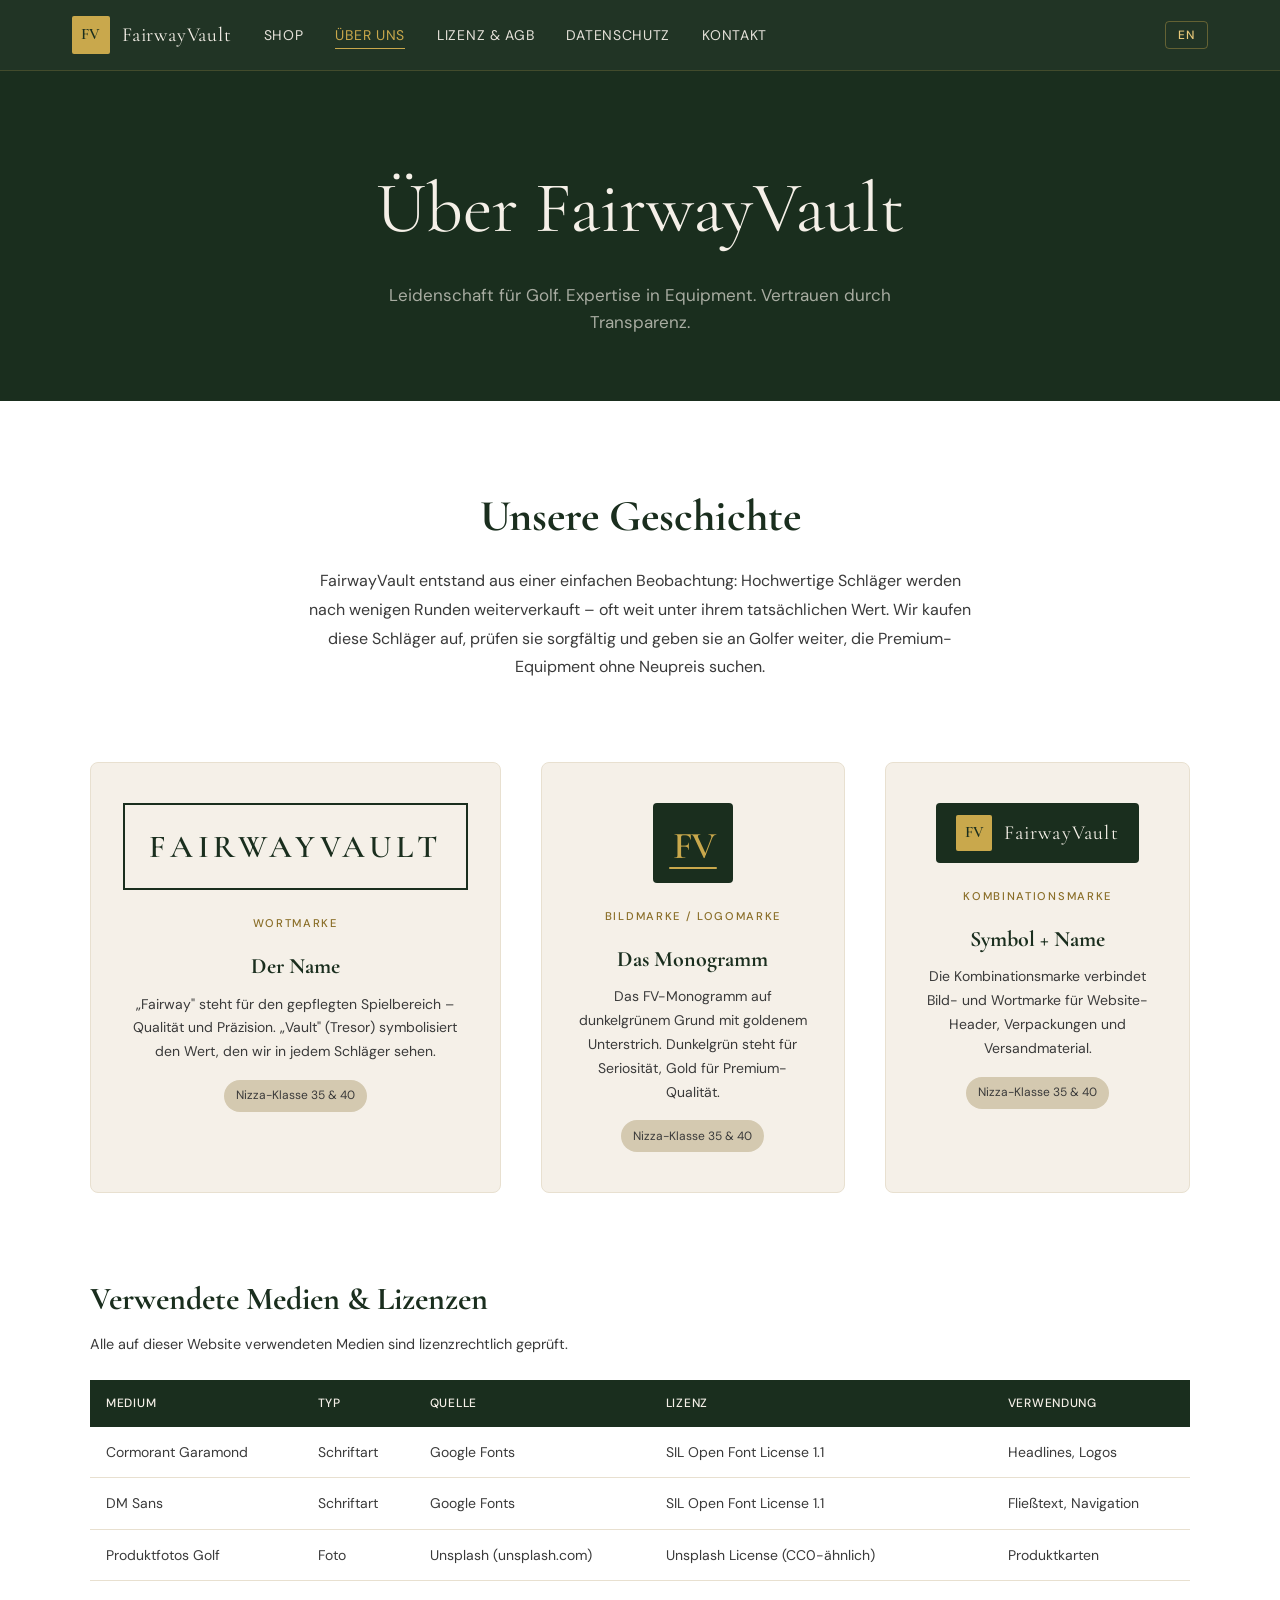
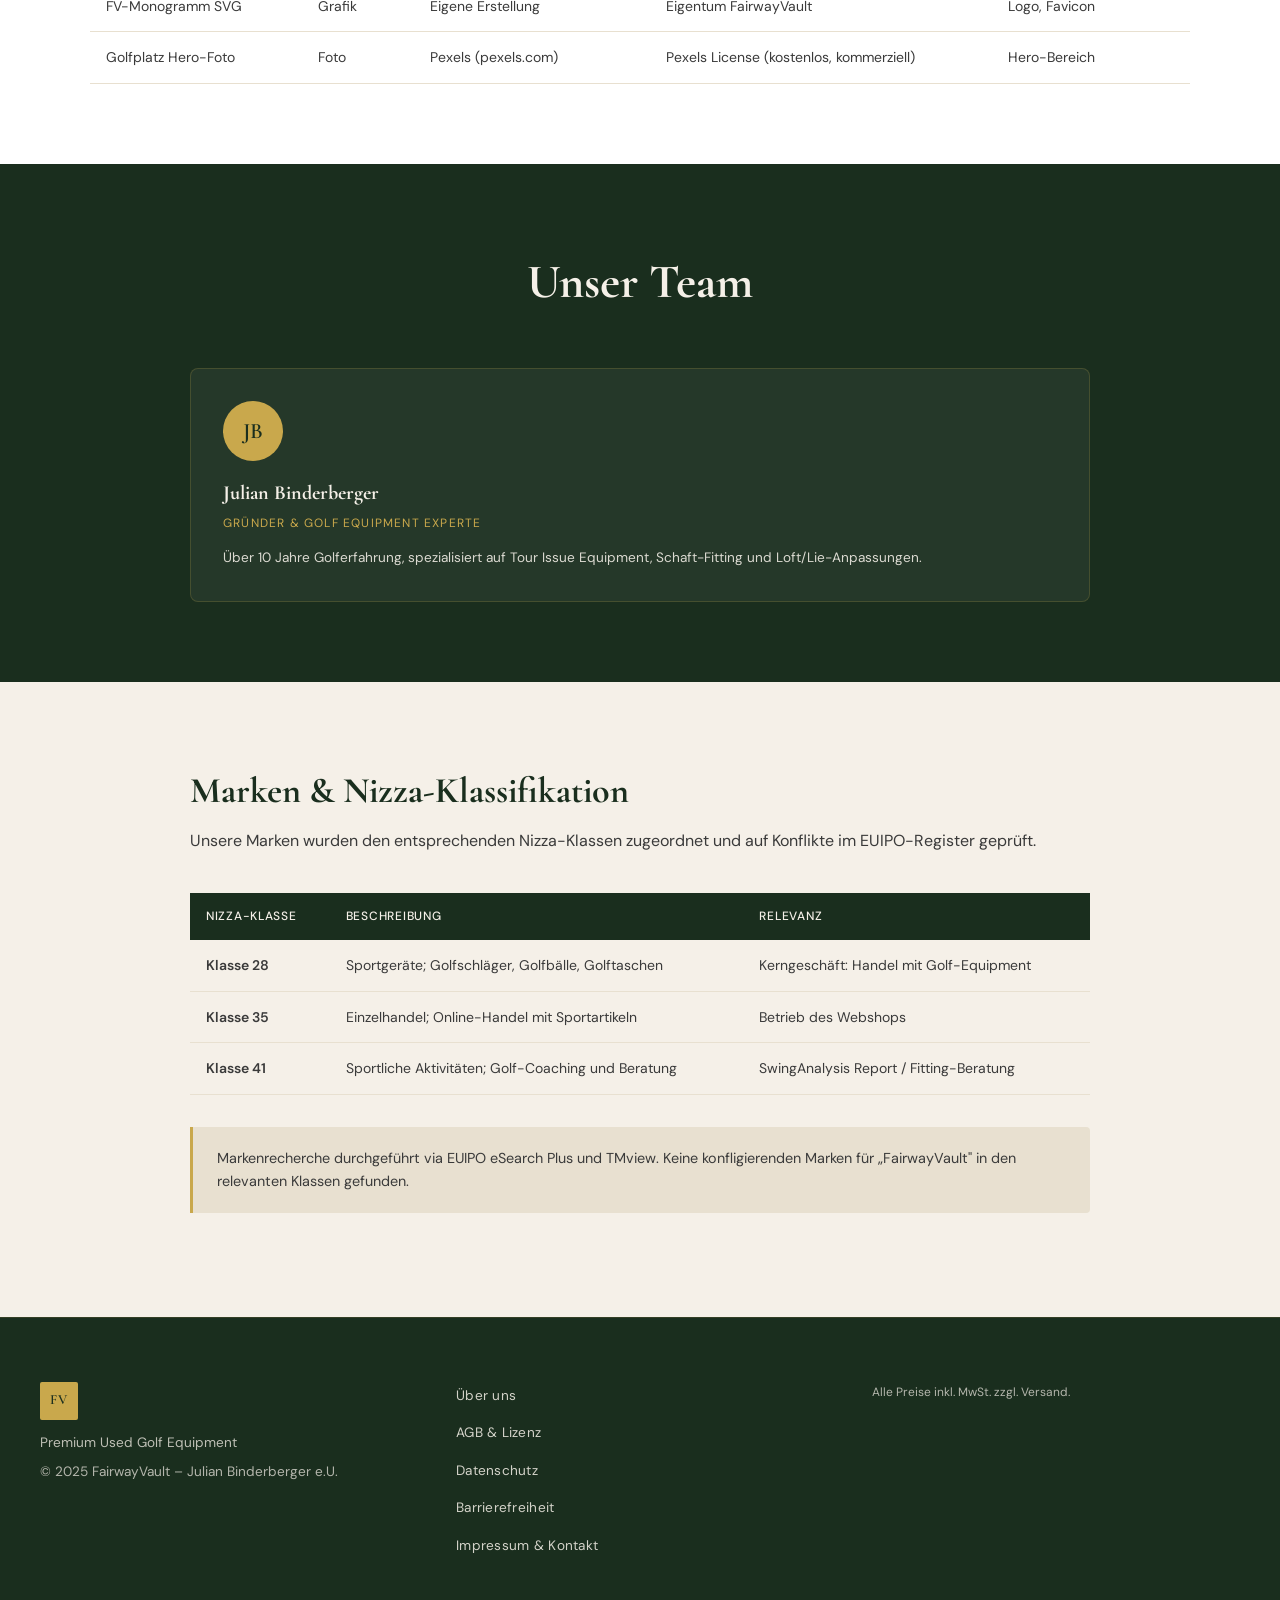
==== commit 7520aaff: "Update about.html Contrast error fix" ====
--- a/about.html
+++ b/about.html
@@ -23,7 +23,7 @@
     .brand-card h3 { font-family: var(--font-display); font-size: 1.375rem; color: var(--green-deep); margin-bottom: 0.5rem; }
     .brand-card .brand-type { font-size: 0.7rem; font-weight: 500; letter-spacing: 0.15em; text-transform: uppercase; color: #8a6e28; margin-bottom: 1rem; }
     .brand-card p { font-size: 0.875rem; color: var(--text-mid); line-height: 1.7; }
-    .brand-card .nizza { margin-top: 1rem; font-size: 0.75rem;color: #3a3a3a; background: #d4c9b0; var(--cream-dark); padding: 0.4rem 0.75rem; border-radius: 20px; display: inline-block; }
+    .brand-card .nizza { margin-top: 1rem; font-size: 0.75rem;color: #3a3a3a; background: #d4c9b0;padding: 0.4rem 0.75rem; border-radius: 20px; display: inline-block; }
 
     /* Wortmarke */
     .wortmarke-display {
@@ -74,7 +74,7 @@
     .team-avatar { width: 60px; height: 60px; background: var(--gold); border-radius: 50%; display: flex; align-items: center; justify-content: center; font-family: var(--font-display); font-size: 1.375rem; font-weight: 600; color: var(--green-deep); margin-bottom: 1rem; }
     .team-card h3 { font-family: var(--font-display); font-size: 1.25rem; color: var(--cream); margin-bottom: 0.25rem; }
     .team-card .role { font-size: 0.75rem; letter-spacing: 0.1em; text-transform: uppercase; color: var(--gold); margin-bottom: 0.75rem; }
-    .team-card p { font-size: 0.85rem; color: color: rgba(245,240,232,0.88); line-height: 1.7; }
+    .team-card p { font-size: 0.85rem;color: rgba(245,240,232,0.88); line-height: 1.7; }
 
     /* Nizza Table */
     .nizza-section { padding: 5rem 2rem; background: var(--cream); }
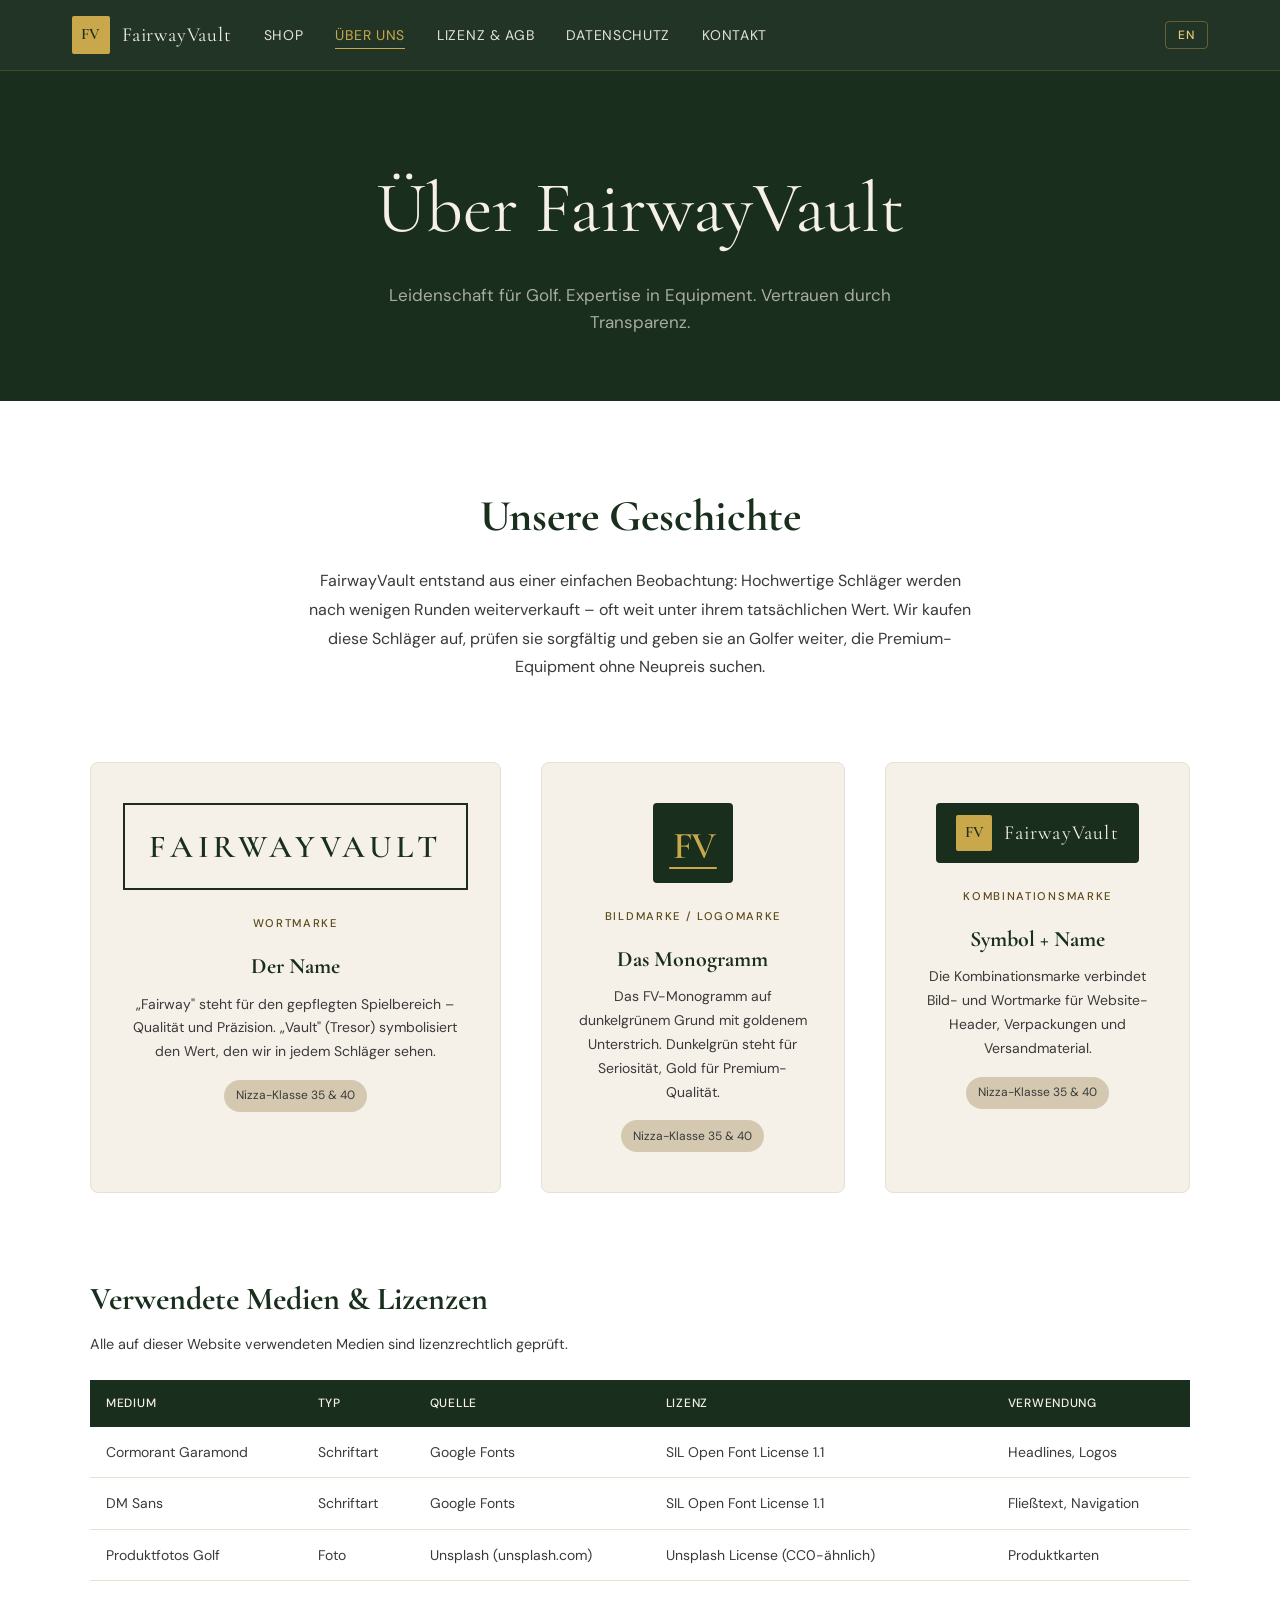
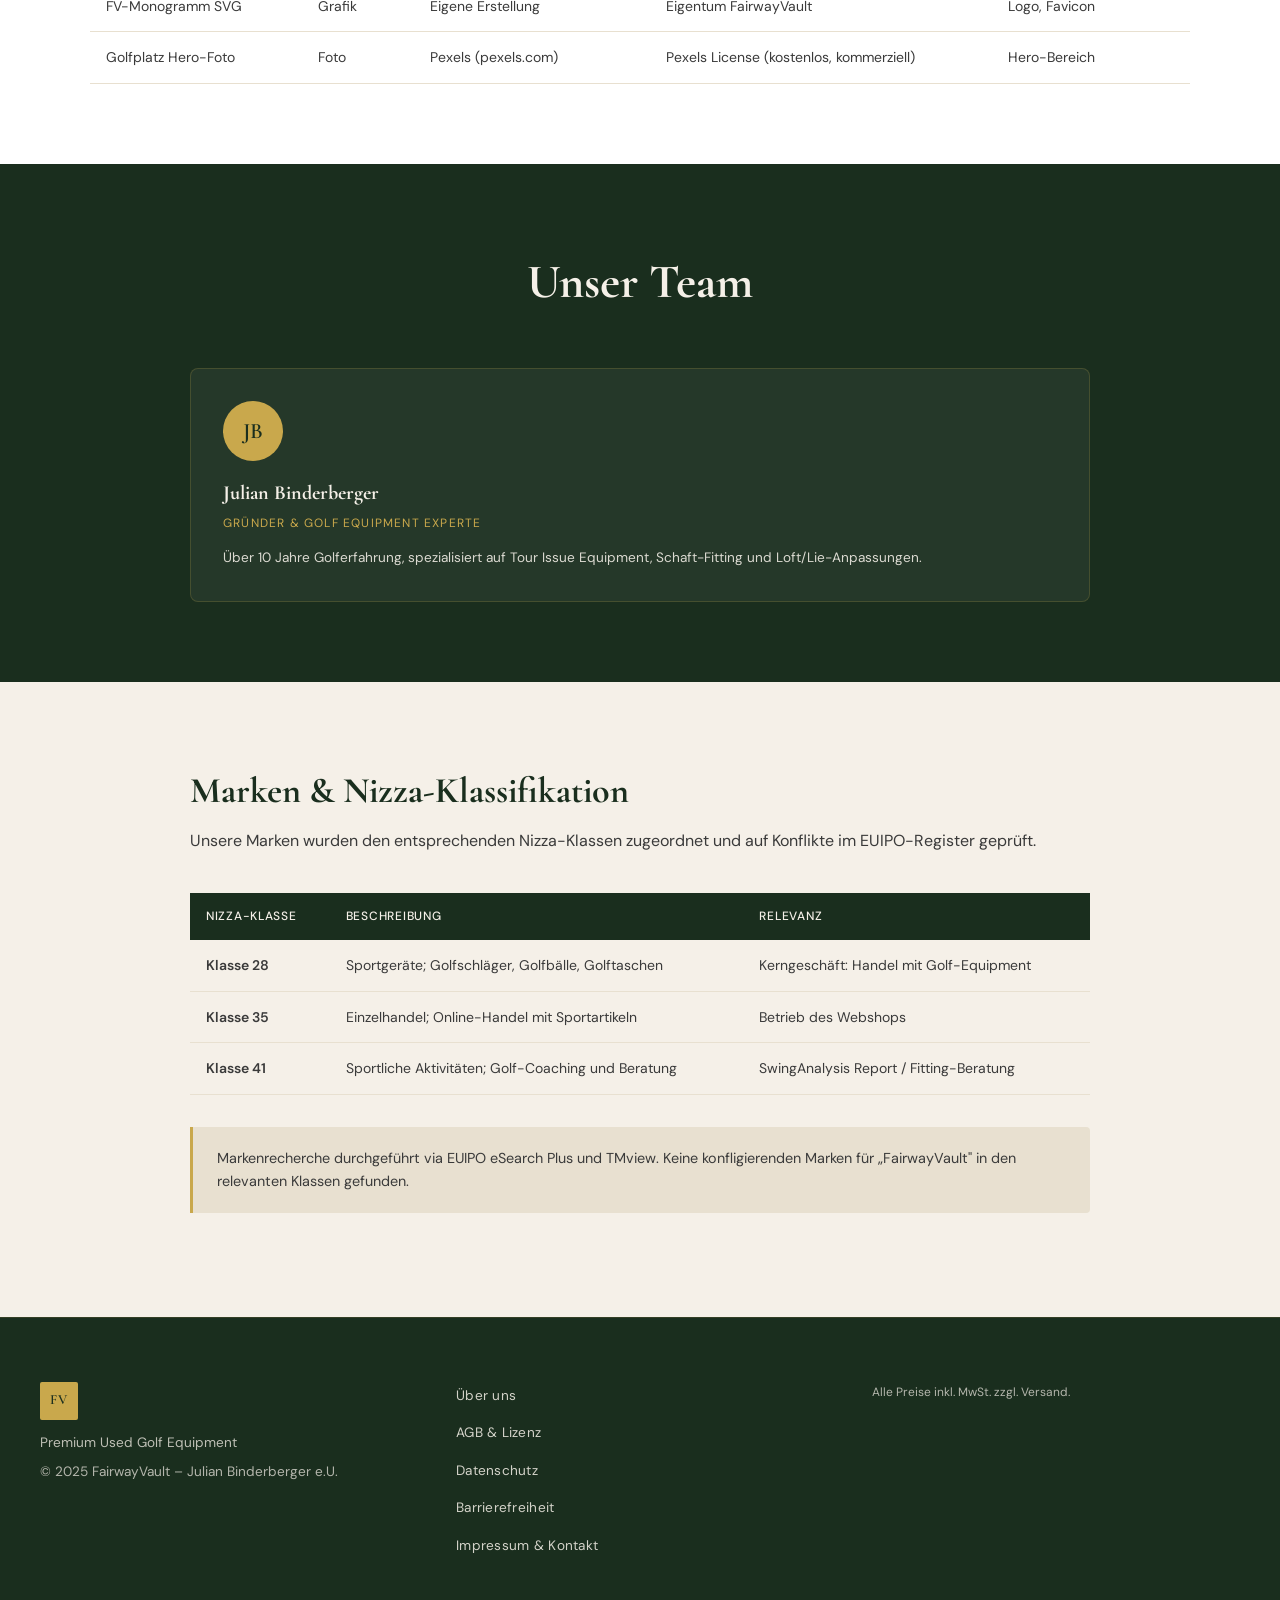
==== commit dd393f11: "Update about.html" ====
--- a/about.html
+++ b/about.html
@@ -21,7 +21,7 @@
     .brand-card { background: var(--cream); border-radius: var(--radius-lg); padding: 2.5rem 2rem; text-align: center; border: 1px solid var(--cream-dark); }
     .brand-card .brand-mark-display { margin: 0 auto 1.5rem; }
     .brand-card h3 { font-family: var(--font-display); font-size: 1.375rem; color: var(--green-deep); margin-bottom: 0.5rem; }
-    .brand-card .brand-type { font-size: 0.7rem; font-weight: 500; letter-spacing: 0.15em; text-transform: uppercase; color: #8a6e28; margin-bottom: 1rem; }
+    .brand-card .brand-type { font-size: 0.7rem; font-weight: 500; letter-spacing: 0.15em; text-transform: uppercase; color: #5c4a1a; margin-bottom: 1rem; }
     .brand-card p { font-size: 0.875rem; color: var(--text-mid); line-height: 1.7; }
     .brand-card .nizza { margin-top: 1rem; font-size: 0.75rem;color: #3a3a3a; background: #d4c9b0;padding: 0.4rem 0.75rem; border-radius: 20px; display: inline-block; }
 
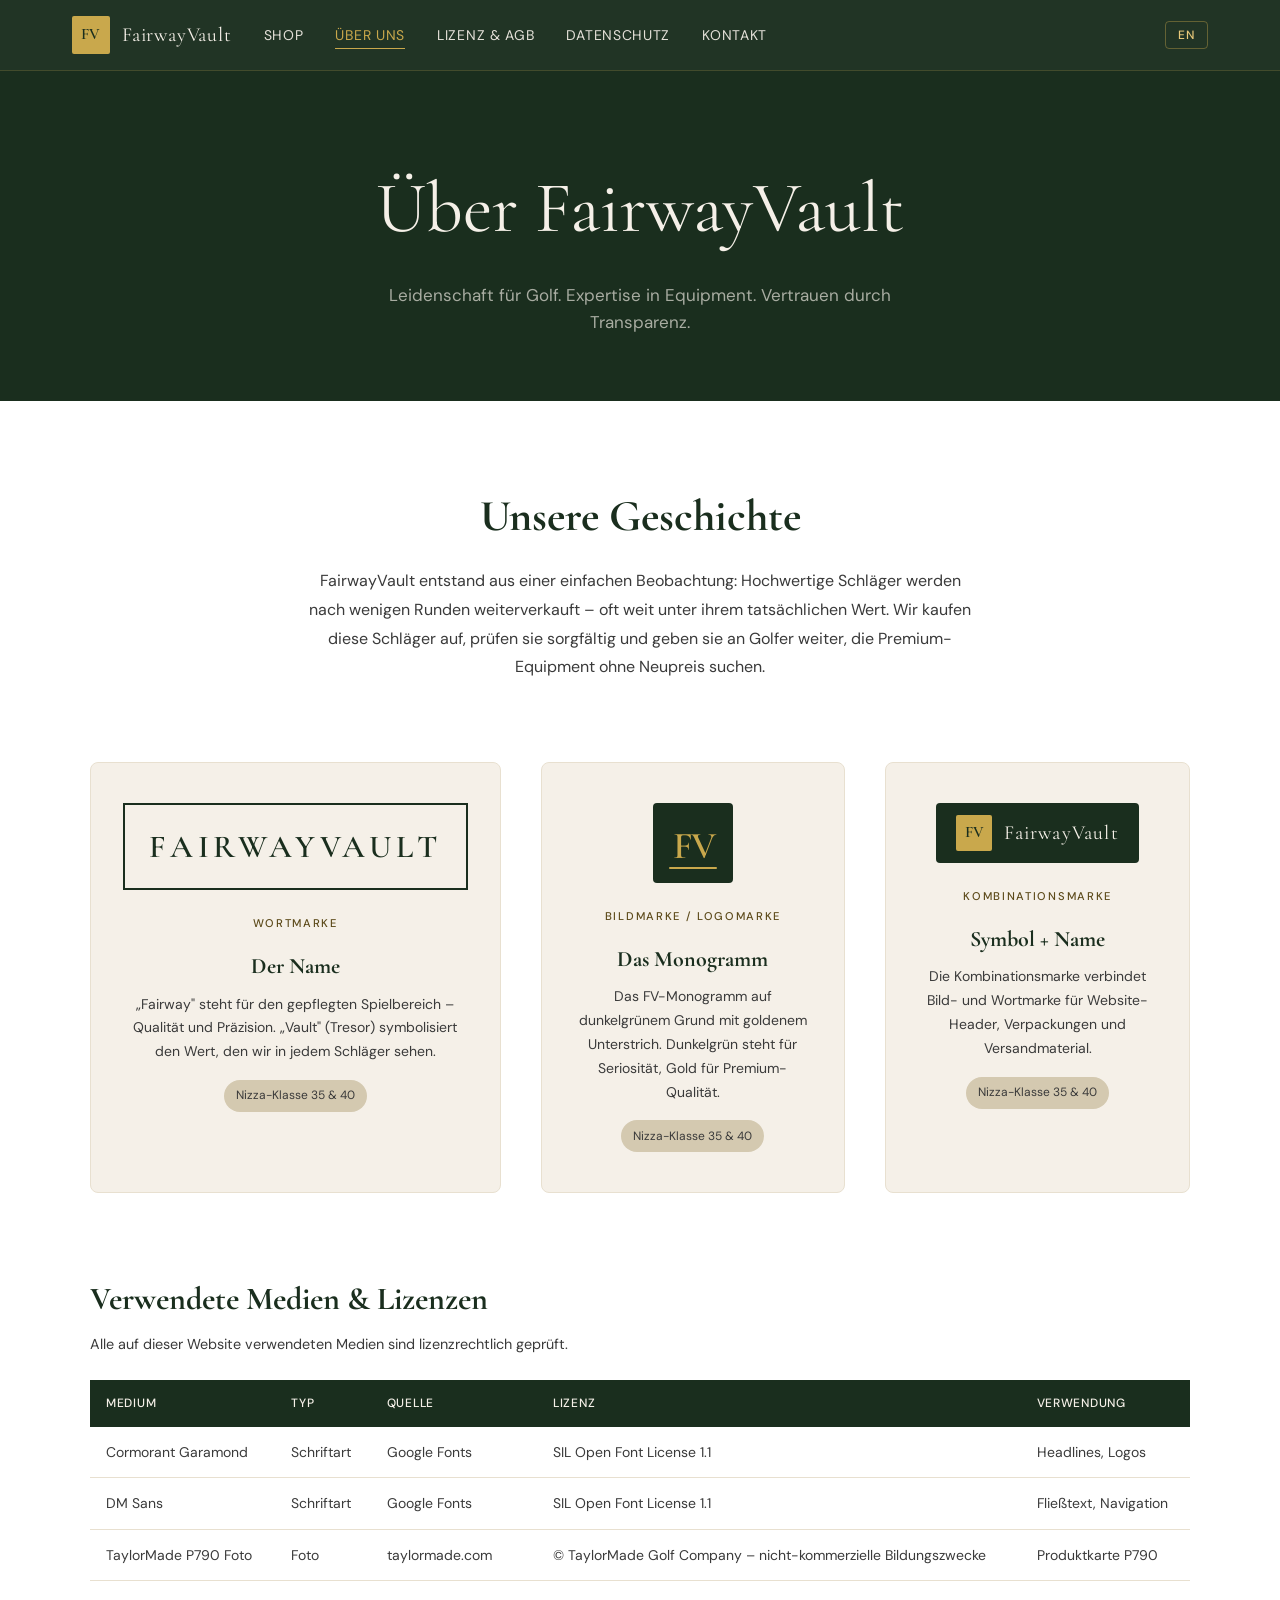
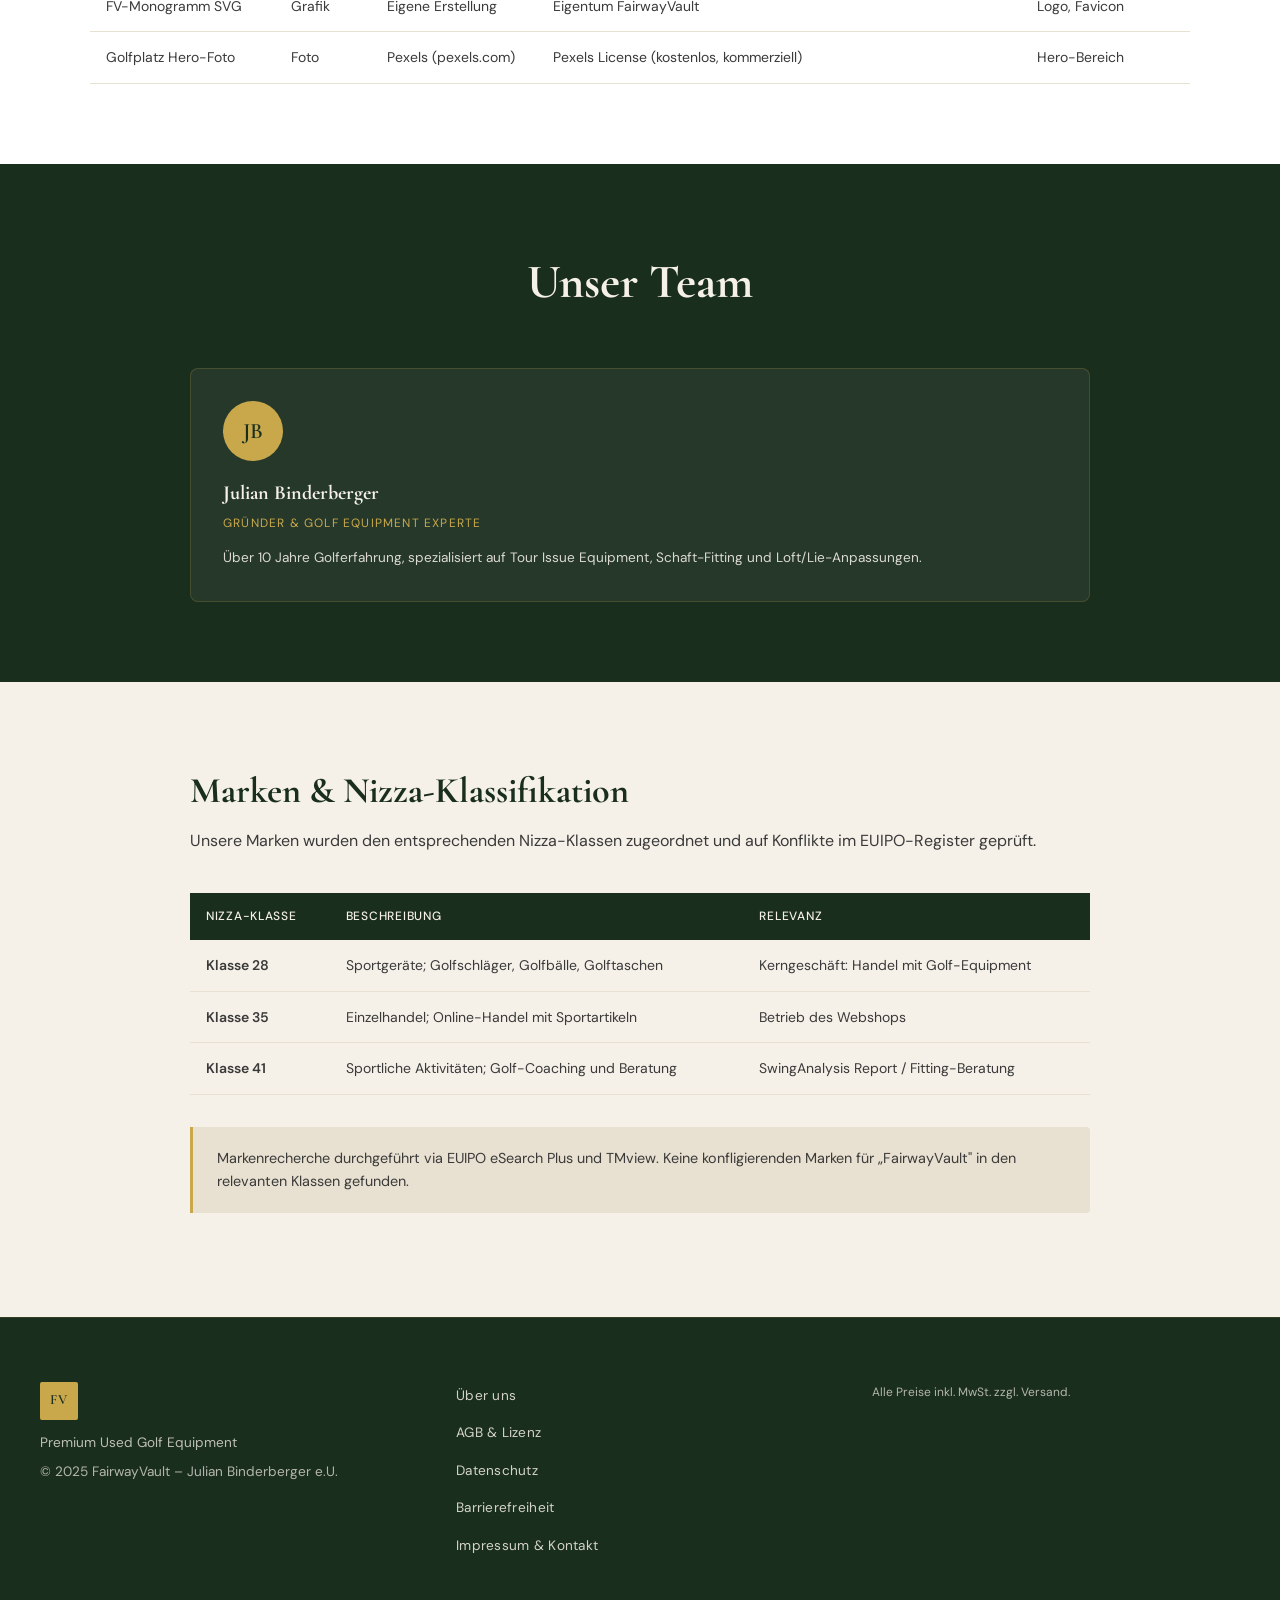
==== commit acc8a639: "Update about.html Update Copyright-Hinweis  Taylormade" ====
--- a/about.html
+++ b/about.html
@@ -207,8 +207,7 @@
               <tbody>
                 <tr><td>Cormorant Garamond</td><td>Schriftart</td><td>Google Fonts</td><td>SIL Open Font License 1.1</td><td>Headlines, Logos</td></tr>
                 <tr><td>DM Sans</td><td>Schriftart</td><td>Google Fonts</td><td>SIL Open Font License 1.1</td><td>Fließtext, Navigation</td></tr>
-                <tr><td>Produktfotos Golf</td><td>Foto</td><td>Unsplash (unsplash.com)</td><td>Unsplash License (CC0-ähnlich)</td><td>Produktkarten</td></tr>
-                <tr><td>FV-Monogramm SVG</td><td>Grafik</td><td>Eigene Erstellung</td><td>Eigentum FairwayVault</td><td>Logo, Favicon</td></tr>
+                  <tr><td>TaylorMade P790 Foto</td><td>Foto</td><td>taylormade.com</td><td>© TaylorMade Golf Company – nicht-kommerzielle Bildungszwecke</td><td>Produktkarte P790</td></tr>                <tr><td>FV-Monogramm SVG</td><td>Grafik</td><td>Eigene Erstellung</td><td>Eigentum FairwayVault</td><td>Logo, Favicon</td></tr>
                 <tr><td>Golfplatz Hero-Foto</td><td>Foto</td><td>Pexels (pexels.com)</td><td>Pexels License (kostenlos, kommerziell)</td><td>Hero-Bereich</td></tr>
               </tbody>
             </table>
